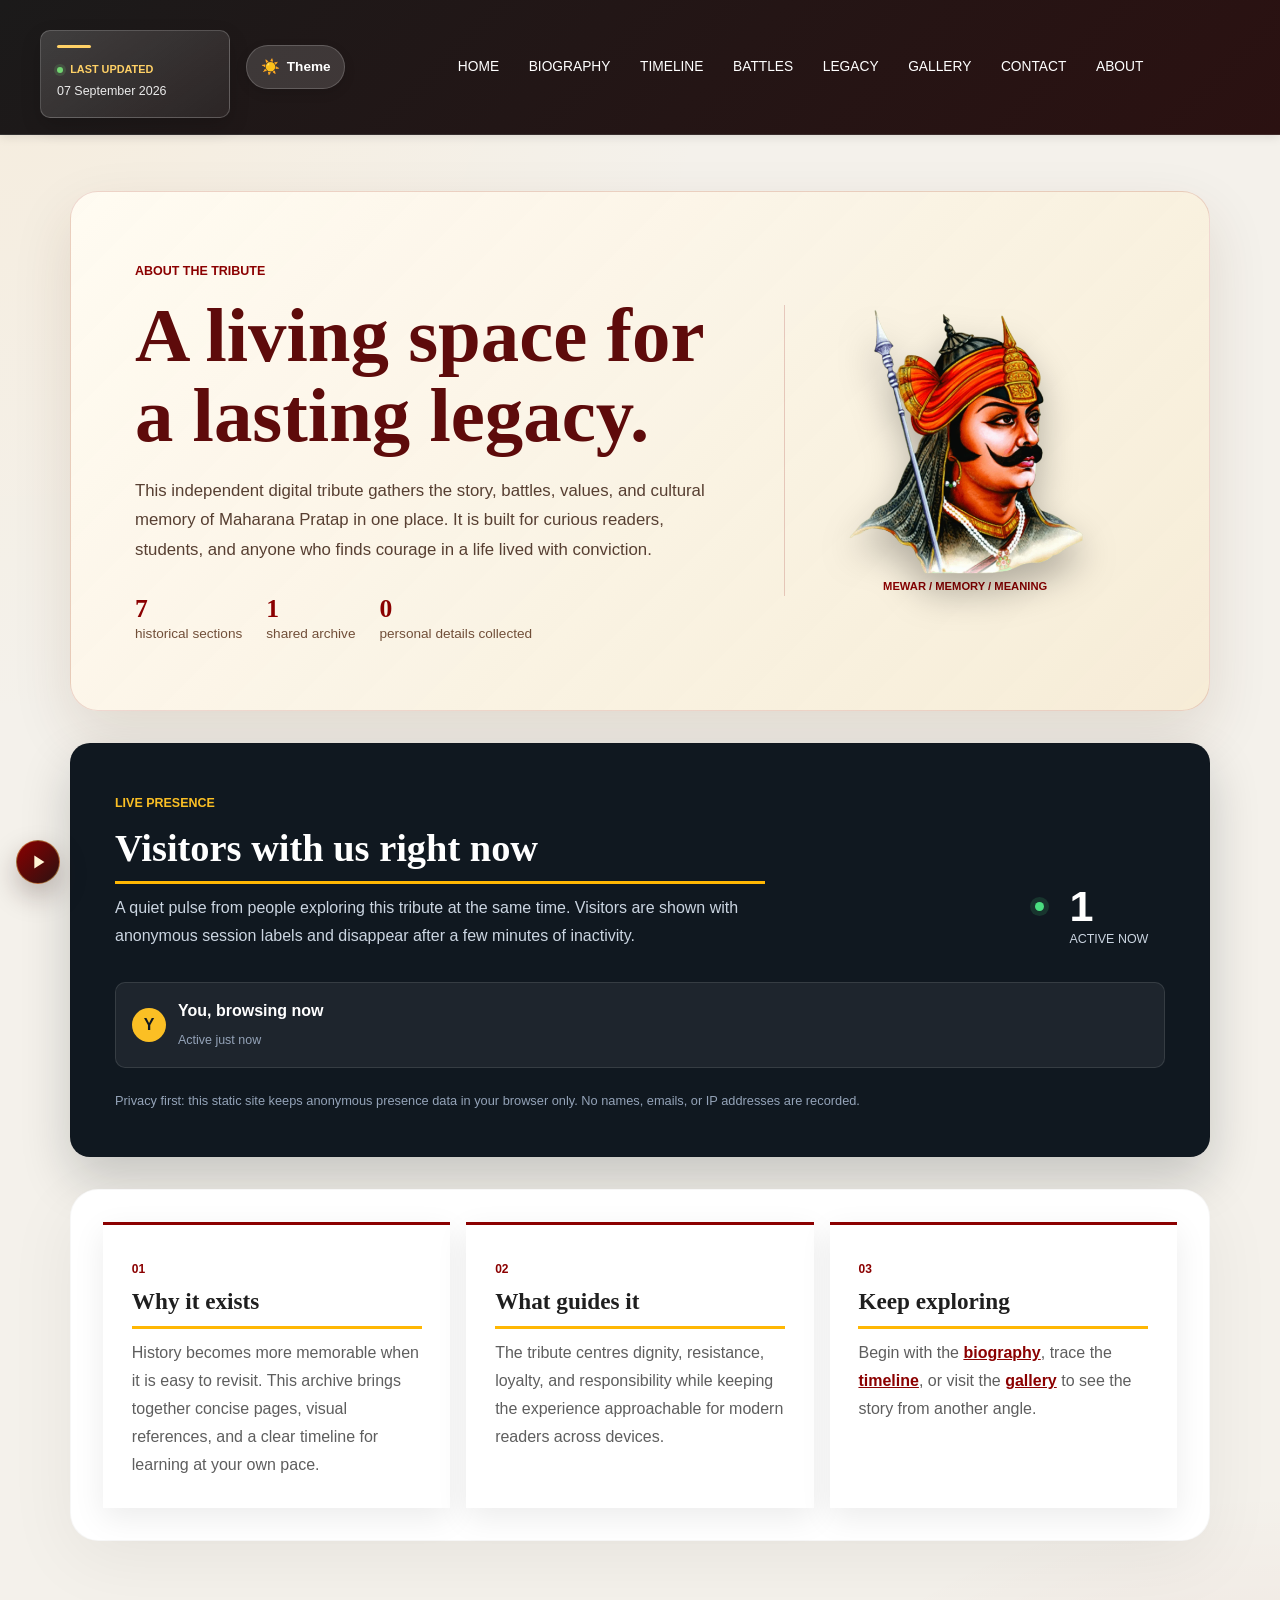
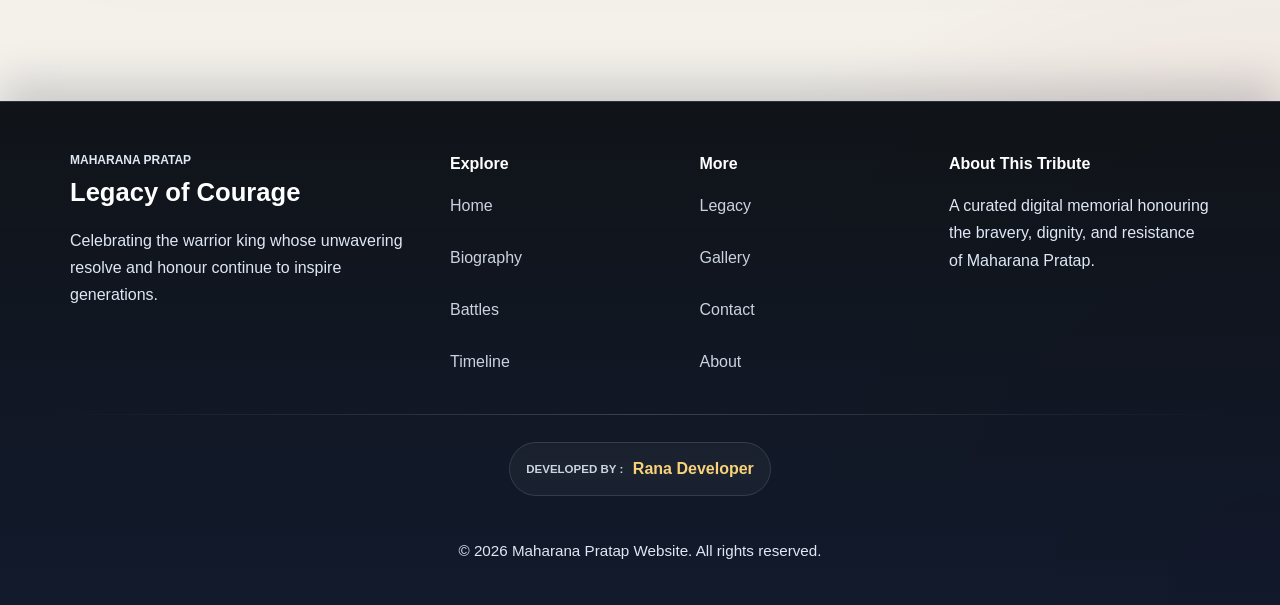
==== about.html @ afb77efa "major ai update" ====
<!DOCTYPE html>
<html lang="en">
<head>
    <meta charset="UTF-8">
    <meta name="viewport" content="width=device-width, initial-scale=1.0">
    <meta http-equiv="X-UA-Compatible" content="IE=edge">
    <meta http-equiv="Content-Security-Policy" content="default-src 'self'; script-src 'self'; style-src 'self' 'unsafe-inline' https://fonts.googleapis.com; font-src 'self' https://fonts.gstatic.com data:; img-src 'self' data: blob:; media-src 'self'; connect-src 'self' https://en.wikipedia.org; object-src 'none'; base-uri 'self'; form-action 'self'; frame-ancestors 'none'; upgrade-insecure-requests">
    <meta name="referrer" content="no-referrer">
    <meta http-equiv="X-Content-Type-Options" content="nosniff">
    <meta name="description" content="About the Maharana Pratap digital tribute and its live visitor presence.">
    <title>About This Tribute - Maharana Pratap</title>
    <link rel="stylesheet" href="style.css">
</head>
<body class="about-page">
    <header>
        <nav>
            <aside class="latest-update" aria-label="Latest update">
                <span class="latest-update__label">Last Updated</span>
                <p>07 September 2026</p>
            </aside>
            <ul>
                <li><a href="index.html">Home</a></li>
                <li><a href="biography.html">Biography</a></li>
                <li><a href="timeline.html">Timeline</a></li>
                <li><a href="battles.html">Battles</a></li>
                <li><a href="legacy.html">Legacy</a></li>
                <li><a href="gallery.html">Gallery</a></li>
                <li><a href="contact.html">Contact</a></li>
                <li><a href="about.html" aria-current="page">About</a></li>
            </ul>
            <div class="header-controls">
                <button class="theme-toggle" id="theme-toggle" type="button" aria-label="Switch to dark theme" aria-pressed="false">
                    <span class="theme-toggle-icon" aria-hidden="true">☀️</span>
                    <span class="theme-toggle-label">Theme</span>
                </button>
            </div>
        </nav>
    </header>

    <main class="about-main">
        <section class="about-hero" aria-labelledby="about-title">
            <div class="about-hero__copy">
                <span class="section-kicker">About the tribute</span>
                <h1 id="about-title">A living space for a lasting legacy.</h1>
                <p>This independent digital tribute gathers the story, battles, values, and cultural memory of Maharana Pratap in one place. It is built for curious readers, students, and anyone who finds courage in a life lived with conviction.</p>
                <div class="about-hero__facts" aria-label="Tribute highlights">
                    <span><strong>7</strong> historical sections</span>
                    <span><strong>1</strong> shared archive</span>
                    <span><strong>0</strong> personal details collected</span>
                </div>
            </div>
            <div class="about-hero__mark">
                <img class="about-hero__portrait" src="hero-front-image.webp" alt="Illustrated portrait of Maharana Pratap">
                <span class="about-hero__mark-caption">Mewar / Memory / Meaning</span>
            </div>
        </section>

        <section class="visitor-panel" aria-labelledby="visitor-title">
            <div class="visitor-panel__intro">
                <div>
                    <span class="section-kicker">Live presence</span>
                    <h2 id="visitor-title">Visitors with us right now</h2>
                    <p>A quiet pulse from people exploring this tribute at the same time. Visitors are shown with anonymous session labels and disappear after a few minutes of inactivity.</p>
                </div>
                <div class="visitor-total" aria-live="polite">
                    <span class="visitor-total__dot" aria-hidden="true"></span>
                    <strong id="visitor-count">1</strong>
                    <span>active now</span>
                </div>
            </div>
            <div id="visitor-list" class="visitor-list" aria-live="polite" aria-label="Active visitor list">
                <p class="visitor-list__empty">Connecting to the live presence...</p>
            </div>
            <p class="visitor-panel__note">Privacy first: this static site keeps anonymous presence data in your browser only. No names, emails, or IP addresses are recorded.</p>
        </section>

        <section class="about-grid" aria-label="About this website">
            <article class="about-card">
                <span class="about-card__number">01</span>
                <h2>Why it exists</h2>
                <p>History becomes more memorable when it is easy to revisit. This archive brings together concise pages, visual references, and a clear timeline for learning at your own pace.</p>
            </article>
            <article class="about-card">
                <span class="about-card__number">02</span>
                <h2>What guides it</h2>
                <p>The tribute centres dignity, resistance, loyalty, and responsibility while keeping the experience approachable for modern readers across devices.</p>
            </article>
            <article class="about-card">
                <span class="about-card__number">03</span>
                <h2>Keep exploring</h2>
                <p>Begin with the <a href="biography.html">biography</a>, trace the <a href="timeline.html">timeline</a>, or visit the <a href="gallery.html">gallery</a> to see the story from another angle.</p>
            </article>
        </section>
    </main>

    <footer class="site-footer">
        <div class="site-footer__inner">
            <div class="site-footer__brand">
                <p class="site-footer__eyebrow">Maharana Pratap</p>
                <h3>Legacy of Courage</h3>
                <p>Celebrating the warrior king whose unwavering resolve and honour continue to inspire generations.</p>
            </div>
            <div class="site-footer__links">
                <h4>Explore</h4>
                <ul>
                    <li><a href="index.html">Home</a></li>
                    <li><a href="biography.html">Biography</a></li>
                    <li><a href="battles.html">Battles</a></li>
                    <li><a href="timeline.html">Timeline</a></li>
                </ul>
            </div>
            <div class="site-footer__links">
                <h4>More</h4>
                <ul>
                    <li><a href="legacy.html">Legacy</a></li>
                    <li><a href="gallery.html">Gallery</a></li>
                    <li><a href="contact.html">Contact</a></li>
                    <li><a href="about.html" aria-current="page">About</a></li>
                </ul>
            </div>
            <div class="site-footer__meta">
                <h4>About This Tribute</h4>
                <p>A curated digital memorial honouring the bravery, dignity, and resistance of Maharana Pratap.</p>
            </div>
        </div>
        <div class="site-footer__divider" aria-hidden="true"></div>
        <div class="site-footer__bottom">
            <div class="footer-developer" aria-label="Developer information">
                <span class="footer-developer__label">Developed by :</span>
                <strong class="footer-developer__name">Rana Developer</strong>
            </div>
            <p class="footer-note">&copy; 2026 Maharana Pratap Website. All rights reserved.</p>
        </div>
        <button id="backToTop" type="button" aria-label="Back to top">Back to Top</button>
    </footer>
    <script src="jscript.js"></script>
</body>
</html>
---- style.css ----
@import url('https://fonts.googleapis.com/css2?family=Inter:wght@400;500;600;700&family=Playfair+Display:wght@600;700&display=swap');

:root {
    color-scheme: light;
    --page-bg: radial-gradient(circle at top left, rgba(255, 210, 140, 0.15), transparent 28%),
                radial-gradient(circle at bottom right, rgba(139, 0, 0, 0.14), transparent 28%),
                #f4f1eb;
    --surface-bg: #ffffff;
    --surface-strong: #f7f1e6;
    --text-color: #1f1f1f;
    --muted-text: #5e5e5e;
    --border-color: rgba(0, 0, 0, 0.08);
    --header-bg: linear-gradient(135deg, #1b1a1a 0%, #2b1111 100%);
    --nav-link-color: #ffffff;
    --nav-link-hover: #ffd280;
    --control-bg: rgba(255, 255, 255, 0.14);
    --control-border: rgba(255, 255, 255, 0.18);
    --control-hover: rgba(255, 255, 255, 0.22);
    --input-bg: rgba(255, 255, 255, 0.98);
    --card-shadow: 0 10px 30px rgba(0, 0, 0, 0.08);
}

body {
    font-family: 'Inter', Arial, sans-serif;
    margin: 0;
    padding: 0;
    background: var(--page-bg);
    color: var(--text-color);
    line-height: 1.75;
    transition: background-color 0.25s ease, color 0.25s ease;
}

body[data-theme="dark"] {
    color-scheme: dark;
    --page-bg: linear-gradient(135deg, #04070d 0%, #161d2b 100%);
    --surface-bg: #111827;
    --surface-strong: #1a2232;
    --text-color: #f5f5f5;
    --muted-text: #cbd5e1;
    --border-color: rgba(255, 255, 255, 0.12);
    --header-bg: linear-gradient(135deg, #0f172a 0%, #111827 100%);
    --nav-link-color: #f8fafc;
    --nav-link-hover: #fbbf24;
    --control-bg: rgba(255, 255, 255, 0.12);
    --control-border: rgba(255, 255, 255, 0.14);
    --control-hover: rgba(255, 255, 255, 0.2);
    --input-bg: rgba(17, 24, 39, 0.9);
    --card-shadow: 0 12px 32px rgba(0, 0, 0, 0.3);
}

* {
    box-sizing: border-box;
}

header {
    background: var(--header-bg);
    color: white;
    padding: 1.25rem 2rem;
    box-shadow: 0 2px 10px rgba(0, 0, 0, 0.1);
    border-bottom: 1px solid rgba(255, 255, 255, 0.1);
}

nav {
    display: flex;
    justify-content: flex-start;
    align-items: center;
    gap: 1.2rem;
    flex-wrap: nowrap;
    max-width: 1200px;
    margin: 0 auto;
}

nav ul {
    display: flex;
    gap: 1rem;
    list-style: none;
    margin: 0;
    padding: 0;
}

nav ul li a {
    color: var(--nav-link-color);
    text-decoration: none;
    font-size: 0.9rem;
    transition: color 0.3s ease;
}

nav ul li a:hover {
    color: var(--nav-link-hover);
}

.wiki-search-container {
    flex-shrink: 0;
    order: -1;
    position: relative;
}

.wiki-search-form {
    display: flex;
    align-items: center;
    background: linear-gradient(135deg, rgba(255, 255, 255, 0.98) 0%, rgba(250, 250, 250, 0.95) 100%);
    border-radius: 8px;
    padding: 8px 12px;
    box-shadow: 0 4px 12px rgba(0, 0, 0, 0.15), inset 0 1px 0 rgba(255, 255, 255, 0.5);
    white-space: nowrap;
    border: 1px solid rgba(0, 0, 0, 0.08);
    transition: all 0.3s ease;
}

.wiki-search-form:focus-within {
    box-shadow: 0 6px 20px rgba(0, 0, 0, 0.2), inset 0 1px 0 rgba(255, 255, 255, 0.5);
    border-color: rgba(0, 0, 0, 0.12);
}

.wiki-search-icon {
    width: 18px;
    height: 18px;
    color: #8B0000;
    flex-shrink: 0;
    margin-right: 8px;
    stroke-linecap: round;
    stroke-linejoin: round;
}

.wiki-search-input {
    border: none;
    padding: 6px 0;
    font-size: 0.85rem;
    font-family: 'Inter', Arial, sans-serif;
    color: #1f1f1f;
    background: transparent;
    outline: none;
    width: 150px;
    min-width: 120px;
    transition: width 0.3s ease;
}

.wiki-search-input::placeholder {
    color: #999;
}

.wiki-search-input:focus {
    width: 180px;
}

.wiki-search-btn {
    background: linear-gradient(135deg, #8B0000 0%, #6b0000 100%);
    border: none;
    color: white;
    cursor: pointer;
    font-size: 0.8rem;
    font-weight: 600;
    padding: 6px 12px;
    border-radius: 5px;
    margin-left: 8px;
    transition: all 0.2s ease;
    flex-shrink: 0;
    letter-spacing: 0.5px;
}

.wiki-search-btn:hover {
    background: linear-gradient(135deg, #a00000 0%, #8B0000 100%);
    box-shadow: 0 2px 8px rgba(139, 0, 0, 0.3);
    transform: translateY(-1px);
}

.wiki-search-btn:active {
    transform: translateY(0);
    box-shadow: 0 1px 4px rgba(139, 0, 0, 0.2);
}

/* Wikipedia Results Container */
.wiki-results-container {
    position: absolute;
    top: 100%;
    left: 0;
    right: 0;
    background: white;
    border: 1px solid #ddd;
    border-top: none;
    border-radius: 0 0 8px 8px;
    max-height: 500px;
    overflow-y: auto;
    z-index: 1000;
    box-shadow: 0 8px 24px rgba(0, 0, 0, 0.15);
}

.wiki-results-container.hidden {
    display: none;
}

.wiki-result-item {
    display: block;
    width: 100%;
    padding: 12px 16px;
    border-bottom: 1px solid #eee;
    color: inherit;
    background: transparent;
    border-top: none;
    border-left: none;
    border-right: none;
    cursor: pointer;
    text-align: left;
    text-decoration: none;
    font: inherit;
    transition: background 0.2s ease;
}

.wiki-result-item:last-child {
    border-bottom: none;
}

.wiki-result-item:hover {
    background: #f8f8f8;
}

.wiki-result-title {
    font-weight: 600;
    color: #1f1f1f;
    margin-bottom: 4px;
    font-size: 0.9rem;
}

.wiki-result-excerpt {
    color: #666;
    font-size: 0.8rem;
    line-height: 1.4;
    display: -webkit-box;
    -webkit-line: 2;
    -webkit-box-orient: vertical;
    overflow: hidden;
}

.wiki-loading {
    padding: 16px;
    text-align: center;
    color: #666;
    font-size: 0.85rem;
}

.wiki-error {
    padding: 12px 16px;
    color: #8B0000;
    font-size: 0.85rem;
}

.wiki-no-results {
    padding: 16px;
    text-align: center;
    color: #999;
    font-size: 0.85rem;
}

.wiki-article-preview {
    padding: 16px;
}

.wiki-article-preview h3 {
    margin: 0 0 8px;
    color: #1f1f1f;
    font-size: 1rem;
    line-height: 1.3;
}

.wiki-article-preview p {
    margin: 0;
    color: #444;
    font-size: 0.82rem;
    line-height: 1.55;
}

.wiki-article-preview .wiki-article-source {
    margin-top: 12px;
    color: #777;
    font-size: 0.72rem;
}

.header-controls {
    display: flex;
    align-items: center;
    gap: 0.75rem;
    flex-shrink: 0;
    margin-left: auto;
}

.theme-toggle {
    display: inline-flex;
    align-items: center;
    gap: 0.45rem;
    padding: 0.55rem 0.85rem;
    border-radius: 999px;
    border: 1px solid var(--control-border);
    background: var(--control-bg);
    color: var(--nav-link-color);
    cursor: pointer;
    font: inherit;
    font-size: 0.85rem;
    font-weight: 600;
    transition: transform 0.2s ease, background 0.2s ease, box-shadow 0.2s ease;
    box-shadow: 0 4px 12px rgba(0, 0, 0, 0.12);
}

.theme-toggle:hover {
    transform: translateY(-1px);
    background: var(--control-hover);
}

.theme-toggle:focus-visible {
    outline: 2px solid var(--nav-link-hover);
    outline-offset: 2px;
}

.theme-toggle-icon {
    font-size: 0.95rem;
    line-height: 1;
}

.language-selector {
    flex-shrink: 0;
}

.language-selector select {
    border: 1px solid var(--control-border);
    background: var(--input-bg);
    color: var(--text-color);
    padding: 0.55rem 0.85rem;
    border-radius: 999px;
    font: inherit;
    font-weight: 600;
    cursor: pointer;
    box-shadow: 0 4px 12px rgba(0, 0, 0, 0.12);
}

.info-highlight {
    background-color: #fff9f0; /* Soft parchment background */
    border-left: 5px solid #8B0000; /* Dark red accent matching your event cards */
    padding: 2rem;
    margin: 20px 0;
    max-width: none;
    border-radius: 8px;
    box-shadow: 0 4px 15px rgba(0,0,0,0.1);
}

.info-badge {
    background-color: #8B0000;
    color: white;
    display: inline-block;
    padding: 4px 12px;
    font-size: 0.8rem;
    font-weight: bold;
    border-radius: 20px;
    margin-bottom: 15px;
}

.info-highlight h2 {
    color: #333;
    margin-bottom: 10px;
}

.info-highlight p {
    color: #555;
    line-height: 1.6;
}

.info-meta {
    margin-top: 15px;
    font-size: 0.9rem;
    color: #8B0000;
    font-weight: bold;
}

.info-meta span {
    margin-right: 20px;
}

/* Mobile Responsiveness */
@media (max-width: 960px) {
    nav {
        flex-wrap: wrap;
        gap: 0.9rem;
    }

    .header-controls {
        margin-left: auto;
        margin-top: 0.25rem;
    }
}

@media (max-width: 768px) {
    header {
        padding: 1rem 1rem 1.1rem;
    }

    nav {

        align-items: flex-start;
    }

    .wiki-search-container {
        width: 100%;
        order: 0;
    }

    .wiki-search-form {
        width: 100%;
    }

    .wiki-search-input {
        width: 100%;
    }

    .header-controls {
        width: 100%;
        justify-content: flex-end;
        margin-left: 0;
        margin-top: 0.35rem;
    }

    .theme-toggle {
        padding: 0.5rem 0.75rem;
    }

    .info-highlight {
        margin: 10px;
        padding: 1.5rem;
    }
}

@media (max-width: 520px) {
    .header-controls {
        justify-content: space-between;
        gap: 0.55rem;
    }

    .theme-toggle {
        flex: 1;
        justify-content: center;
    }

    .language-selector {
        flex: 1;
    }

    .language-selector select {
        width: 100%;
        text-align: center;
    }
}

/* Center the whole section */
.info-highlight {
  display: flex;
  flex-direction: column;      /* Stack ticker + container */
  justify-content: center;
  align-items: center;
  grid-column: 1 / -1;
  justify-self: stretch;
  width: 100%;
  box-sizing: border-box;
  min-height: 10vh;           /* Full viewport height */
  padding: 2rem 0;
  background: #f5f5dc;
}


/* Announcement box */
.info-container {
  box-sizing: border-box;
  width: 100%;
  padding: 30px 60px;
  text-align: center;
  background: #fff;
  border: 3px solid maroon;
  border-radius: 8px;
  box-shadow: 0 4px 12px rgba(0,0,0,0.2);
  margin-top: 20px;            /* Space below ticker */
} 



/* Scrolling ticker ABOVE the box */
.scroll-wrapper {
  width: 100%;                 /* Full width across page */
  overflow: hidden;
  background: maroon;
}

.scroll-text {
  display: inline-block;
  white-space: nowrap;
  color: #fff;
  font-weight: bold;
  font-size: 1.4rem;
  padding: 16px 0;
  animation: scroll-text 12s linear infinite;
}

/* Keyframes for horizontal scrolling */
@keyframes scroll-text {
  0%   { transform: translateX(100%); }
  100% { transform: translateX(-100%); }
}

nav {
    max-width: 1200px;
    margin: 0 auto;
}

nav ul {
    list-style: none;
    padding: 0;
    margin: 0;
    display: flex;
    justify-content: center;
    flex-wrap: wrap;
    gap: 2rem;
}

nav ul li {
    margin: 0;
}

.language-selector {
    position: absolute;
    top: 1rem;
    right: 2rem;
}

#language-select {
    padding: 0.5rem;
    border: 1px solid rgba(255, 255, 255, 0.3);
    border-radius: 6px;
    background: rgba(255, 255, 255, 0.1);
    color: white;
    font-size: 0.9rem;
}

#language-select option {
    background: #1b1a1a;
    color: white;
}

nav ul li a {
    color: #ffffff;
    text-decoration: none;
    padding: 0.75rem 1.25rem;
    border-radius: 6px;
    font-size: 1rem;
    font-weight: 500;
    letter-spacing: 0.025em;
    text-transform: uppercase;
    transition: all 0.3s ease;
    position: relative;
}

nav ul li a::after {
    content: '';
    position: absolute;
    bottom: 0;
    left: 50%;
    width: 0;
    height: 2px;
    background-color: #ffd166;
    transition: width 0.3s ease, left 0.3s ease;
}

nav ul li a:hover::after,
nav ul li a:focus::after {
    width: 100%;
    left: 0;
}

nav ul li a:hover,
nav ul li a:focus {
    color: #ffd166;
    background-color: rgba(255, 255, 255, 0.05);
    transform: translateY(-1px);
}

nav ul li a:focus {
    outline: 2px solid #ffd166;
    outline-offset: 2px;
}

main {
    max-width: 1200px;
    margin: 0 auto;
    padding: 2.5rem 1.5rem;
}

.latest-update {
    position: relative;
    width: 190px;
    margin-top: 0.85rem;
    padding: 0.9rem 1rem 1rem;
    overflow: hidden;
    border: 1px solid rgba(255, 255, 255, 0.2);
    border-radius: 10px;
    background: linear-gradient(145deg, rgba(255, 255, 255, 0.16), rgba(255, 255, 255, 0.06));
    box-shadow: 0 8px 20px rgba(0, 0, 0, 0.16);
}

.latest-update::before {
    display: block;
    width: 34px;
    height: 3px;
    margin-bottom: 0.75rem;
    border-radius: 3px;
    background: #ffd166;
    content: '';
}

nav > .latest-update {
    order: -1;
}

.latest-update__label {
    display: flex;
    align-items: center;
    gap: 0.45rem;
    margin-bottom: 0.2rem;
    color: #ffd166;
    font-size: 0.68rem;
    font-weight: 700;
    letter-spacing: 0.14em;
    text-transform: uppercase;
}

.latest-update__label::before {
    width: 6px;
    height: 6px;
    border-radius: 50%;
    background: #72d572;
    box-shadow: 0 0 0 3px rgba(114, 213, 114, 0.16);
    content: '';
}

.latest-update__date {
    display: block;
    margin-bottom: 0.55rem;
    color: rgba(255, 255, 255, 0.62);
    font-size: 0.62rem;
    letter-spacing: 0.1em;
}

.latest-update p {
    margin: 0;
    color: rgba(255, 255, 255, 0.9);
    font-size: 0.78rem;
    line-height: 1.5;
}

#hero {
    border-radius: 32px;
    overflow: hidden;
    margin-bottom: 2rem;
    background: linear-gradient(135deg, rgba(24, 10, 10, 0.9), rgba(103, 17, 17, 0.92));
    color: white;
}

.hero-content {
    display: grid;
    grid-template-columns: 1.45fr 1fr;
    gap: 2.25rem;
    align-items: stretch;
    padding: 3rem 3rem 2rem;
}

.hero-copy {
    max-width: 620px;
}

.eyebrow {
    display: inline-block;
    text-transform: uppercase;
    letter-spacing: 0.3em;
    color: #ffd166;
    font-size: 0.9rem;
    margin-bottom: 1rem;
    font-weight: 700;
}

#hero h1 {
    font-family: 'Playfair Display', serif;
    font-size: clamp(3rem, 4.5vw, 4.4rem);
    margin: 0 0 1rem;
    line-height: 1.02;
    letter-spacing: -0.03em;
}

#hero p {
    font-size: 1.05rem;
    max-width: 640px;
    margin-bottom: 1.8rem;
    color: rgba(255, 255, 255, 0.92);
}

.hero-image {
    position: relative;
    width: 100%;
    min-height: 420px;
    border-radius: 24px;
    overflow: hidden;
    display: block;
}

.hero-image img {
    width: 100%;
    height: 100%;
    min-height: 100%;
    object-fit: cover;
    object-position: center;
    display: block;
    box-shadow: 0 34px 90px rgba(0, 0, 0, 0.35);
}

.btn {
    display: inline-block;
    background-color: #ffd166;
    color: #1d1d1d;
    text-decoration: none;
    padding: 1rem 1.9rem;
    border-radius: 999px;
    font-weight: 700;
    transition: transform 0.25s ease, background-color 0.25s ease, box-shadow 0.25s ease;
}

.btn:hover {
    transform: translateY(-2px);
    background-color: #ffcb3c;
    box-shadow: 0 16px 30px rgba(255, 181, 0, 0.18);
}

.card-grid {
    display: grid;
    grid-template-columns: repeat(auto-fit, minmax(260px, 1fr));
    gap: 1.5rem;
    margin-bottom: 2rem;
}

.home-scroll-gallery {
    overflow: hidden;
    padding: 1rem 0 0;
    margin-bottom: 2rem;
}

.home-scroll-track {
    display: flex;
    gap: 1.5rem;
    animation: home-scroll 35s linear infinite;
    padding-bottom: 1rem;
}

.home-scroll-track:hover {
    animation-play-state: paused;
}

.home-scroll-item {
    flex: 0 0 320px;
    min-width: 320px;
    background: white;
    border-radius: 24px;
    overflow: hidden;
    box-shadow: 0 24px 80px rgba(0, 0, 0, 0.08);
    border: 1px solid rgba(0,0,0,0.03);
}


.home-scroll-item img {
    width: 100%;
    height: 320px;
    object-fit: cover;
    object-position: center;
    background-color: #f4f1eb;
    display: block;
}


.statue-img {
    object-fit: contain;
    object-position: center top;
}

.home-scroll-item p {
    padding: 1rem;
    margin: 0;
    font-weight: 700;
    color: #2f2f2f;
    text-align: center;
}

@keyframes home-scroll {
    0% { transform: translateX(0); }
    100% { transform: translateX(-50%); }
}

.card {
    background: rgba(255, 255, 255, 0.95);
    border-radius: 24px;
    padding: 2rem;
    box-shadow: 0 28px 80px rgba(0, 0, 0, 0.08);
    border: 1px solid rgba(255, 255, 255, 0.4);
}

.card h3 {
    margin-top: 0;
    color: #8b0000;
    font-family: 'Playfair Display', serif;
}

#upcoming-events {
    background: linear-gradient(135deg, rgba(255, 209, 0, 0.1), rgba(139, 0, 0, 0.05));
    padding: 3rem 2rem;
    border-radius: 32px;
    margin-bottom: 2rem;
    text-align: center;
}

#upcoming-events h2 {
    color: #8b0000;
    font-family: 'Playfair Display', serif;
    margin-bottom: 1rem;
    font-size: 2.5rem;
}

.show-events-btn {
    background: #8b0000;
    color: white;
    border: none;
    padding: 0.75rem 1.5rem;
    border-radius: 25px;
    font-weight: 700;
    cursor: pointer;
    margin-bottom: 2rem;
    transition: background 0.3s ease;
}

.show-events-btn:hover {
    background: #a21515;
}

#upcoming-events {
    transition: opacity 0.5s ease;
}

#upcoming-events.show {
    opacity: 1;
}

#events, #present-events {
    opacity: 1;
}

.upcoming-grid {
    display: grid;
    grid-template-columns: repeat(auto-fit, minmax(300px, 1fr));
    gap: 2rem;
    max-width: 1200px;
    margin: 0 auto;
}

.upcoming-card {
    background: linear-gradient(135deg, #ffffff 0%, #f9f9f9 100%);
    border-radius: 24px;
    padding: 2rem;
    box-shadow: 0 20px 60px rgba(0, 0, 0, 0.1);
    border: 2px solid #ffd166;
    transition: transform 0.3s ease, box-shadow 0.3s ease;
    position: relative;
    overflow: hidden;
}

.upcoming-card::before {
    content: '';
    position: absolute;
    top: 0;
    left: 0;
    right: 0;
    height: 4px;
    background: linear-gradient(90deg, #8b0000, #ffd166);
}

.event-date {
    background: #8b0000;
    color: white;
    padding: 0.5rem 1rem;
    border-radius: 20px;
    font-weight: 700;
    font-size: 0.9rem;
    display: inline-block;
    margin-bottom: 1rem;
    text-transform: uppercase;
    letter-spacing: 0.05em;
}

#upcoming-events .event-detail-date {
    background: #fcff66;
    color: #2b1111;
    padding: 0.1rem 0.35rem;
    border-radius: 6px;
    font-weight: 700;
}

.upcoming-card h3 {
    color: #2b1111;
    margin: 0 0 1rem;
    font-size: 1.4rem;
}

.upcoming-card p {
    color: #555;
    margin: 0 0 1.5rem;
    line-height: 1.6;
}

.event-link {
    display: inline-block;
    background: #ffd166;
    color: #1d1d1d;
    padding: 0.75rem 1.5rem;
    border-radius: 25px;
    text-decoration: none;
    font-weight: 700;
    transition: background 0.3s ease, transform 0.3s ease;
}

.event-link:hover {
    background: #ffcb3c;
    transform: scale(1.05);
}

.event-details {
    margin-top: 1rem;
    padding: 1rem;
    background: rgba(255, 209, 0, 0.1);
    border-radius: 12px;
    border: 1px solid #ffd166;
}

section {
    margin-bottom: 2rem;
    background: white;
    padding: 2rem;
    border-radius: 28px;
    box-shadow: 0 18px 70px rgba(0, 0, 0, 0.06);
    border: 1px solid rgba(0,0,0,0.03);
}

h1, h2 {
    margin-top: 0;
}

h2 {
    color: #8b0000;
    font-family: 'Playfair Display', serif;
    border-bottom: 3px solid #ffb703;
    padding-bottom: 0.7rem;
}

.scroll-gallery {
    padding: 0;
    margin-bottom: 2rem;
}

.gallery-controls {
    display: flex;
    align-items: center;
    gap: 1rem;
}

.gallery-window {
    overflow-x: auto;
    scroll-behavior: smooth;
    flex: 1 1 auto;
    min-width: 0;
}

.gallery-window::-webkit-scrollbar {
    height: 10px;
}

.gallery-window::-webkit-scrollbar-track {
    background: transparent;
}

.gallery-window::-webkit-scrollbar-thumb {
    background: rgba(0, 0, 0, 0.2);
    border-radius: 999px;
}

.scroll-track {
    display: flex;
    gap: 1.5rem;
    padding: 1rem 0;
}

.scroll-item {
    flex: 0 0 320px;
    width: 320px;
    background: white;
    border-radius: 24px;
    padding: 0;
    margin-bottom: 0;
    overflow: hidden;
    box-shadow: 0 24px 80px rgba(0, 0, 0, 0.08);
    border: 1px solid rgba(0, 0, 0, 0.03);
}

.scroll-item img {
    width: 100%;
    height: 280px;
    object-fit: cover;
    object-position: center;
    background-color: #f4f1eb;
    display: block;
}

.scroll-item p {
    padding: 1.25rem;
    margin: 0;
    font-weight: 700;
    color: #2f2f2f;
    text-align: center;
}

.gallery-nav {
    width: 48px;
    height: 48px;
    border: none;
    border-radius: 50%;
    background: #8b0000;
    color: white;
    cursor: pointer;
    font-size: 1.4rem;
    display: inline-flex;
    align-items: center;
    justify-content: center;
    transition: transform 0.2s ease, background-color 0.2s ease;
}

.gallery-nav:hover {
    transform: translateY(-2px);
    background-color: #a21515;
}

.scroll-note {
    margin-top: 0.75rem;
    text-align: center;
    color: #666;
    font-size: 0.95rem;
}

.gallery-open-image {
    cursor: zoom-in;
}

.gallery-open-image:focus-visible {
    outline: 3px solid #ffd166;
    outline-offset: 4px;
}

.gallery-caption {
    max-width: 820px;
    margin: 0 auto 1.5rem;
    padding: 0.85rem 1rem;
    border-radius: 20px;
    background: rgba(255, 223, 159, 0.15);
    color: #2b1111;
    font-weight: 600;
    text-align: center;
    box-shadow: inset 0 0 0 1px rgba(139, 0, 0, 0.08);
}

@media (max-width: 760px) {
    .gallery-caption {
        padding: 0.9rem 0.95rem;
        font-size: 0.95rem;
    }
}

.gallery-lightbox {
    position: fixed;
    inset: 0;
    z-index: 3000;
    display: grid;
    place-items: center;
    padding: clamp(1rem, 3vw, 2rem);
    background: rgba(13, 10, 10, 0.94);
    opacity: 0;
    visibility: hidden;
    pointer-events: none;
    transition: opacity 0.2s ease, visibility 0.2s ease;
}

.gallery-lightbox.is-open {
    opacity: 1;
    visibility: visible;
    pointer-events: auto;
}

.gallery-lightbox-figure {
    width: min(100%, 1160px);
    max-height: 92vh;
    margin: 0;
    display: grid;
    grid-template-rows: minmax(0, 1fr) auto;
    gap: 0.85rem;
    justify-items: center;
}

.gallery-lightbox-image {
    display: block;
    width: auto;
    max-width: 100%;
    max-height: min(82vh, 760px);
    object-fit: contain;
    border-radius: 8px;
    background: #f4f1eb;
    box-shadow: 0 28px 80px rgba(0, 0, 0, 0.46);
}

.gallery-lightbox-caption {
    max-width: min(100%, 760px);
    color: #fff8e8;
    text-align: center;
    font-weight: 700;
    line-height: 1.45;
}

.gallery-lightbox-close {
    position: absolute;
    top: clamp(0.75rem, 2vw, 1.5rem);
    right: clamp(0.75rem, 2vw, 1.5rem);
    width: 44px;
    height: 44px;
    padding: 0;
    border-radius: 50%;
    background: #fff8e8;
    color: #2b1111;
    font-size: 2rem;
    line-height: 1;
    display: inline-flex;
    align-items: center;
    justify-content: center;
    box-shadow: 0 12px 30px rgba(0, 0, 0, 0.32);
}

.gallery-lightbox-close:hover {
    background: #ffd166;
    color: #1f1f1f;
}

.lightbox-open {
    overflow: hidden;
}

@media (max-width: 760px) {
    .gallery-controls {
        flex-direction: column;
        align-items: stretch;
    }

    .gallery-nav {
        width: 100%;
        border-radius: 18px;
    }

    .gallery-lightbox {
        padding: 4.25rem 0.75rem 1rem;
    }

    .gallery-lightbox-image {
        max-height: 74vh;
    }
}


form {
    display: grid;
    gap: 1.1rem;
    max-width: 540px;
    margin: 0 auto;
}

label {
    font-weight: 700;
}

input, textarea {
    padding: 1rem 1rem;
    border: 1px solid #dcdcdc;
    border-radius: 18px;
    font-size: 1rem;
    width: 100%;
    background: #faf7f2;
}

textarea {
    min-height: 170px;
    resize: vertical;
}

button {
    margin-top: 1rem;
    padding: 1rem 1.2rem;
    background-color: #8b0000;
    color: white;
    border: none;
    border-radius: 18px;
    cursor: pointer;
    font-weight: 700;
    transition: transform 0.25s ease, background-color 0.25s ease;
}

button:hover {
    transform: translateY(-2px);
    background-color: #a21515;
}

.site-footer {
    position: relative;
    margin-top: 3rem;
    background: linear-gradient(180deg, rgba(11, 15, 20, 0.98), rgba(15, 23, 42, 0.99));
    color: #edf2f7;
    border-top: 1px solid rgba(148, 163, 184, 0.18);
    box-shadow: 0 -18px 40px rgba(15, 23, 42, 0.18);
}

.site-footer__inner {
    max-width: 1180px;
    margin: 0 auto;
    padding: 3rem 1.25rem 1.5rem;
    display: grid;
    grid-template-columns: 1.6fr 1fr 1fr 1.2fr;
    gap: 2rem;
    align-items: start;
}

.site-footer__brand,
.site-footer__links,
.site-footer__meta {
    position: relative;
    z-index: 1;
}

.site-footer__eyebrow {
    margin: 0 0 0.8rem;
    color: #fbbf24;
    font-size: 0.75rem;
    font-weight: 800;
    letter-spacing: 0.14em;
    text-transform: uppercase;
}

.site-footer__brand h3 {
    margin: 0 0 0.75rem;
    font-size: clamp(1.5rem, 2vw, 2rem);
    color: #ffffff;
}

.site-footer__brand p,
.site-footer__links a,
.site-footer__meta p {
    color: #dfe7f5;
    line-height: 1.7;
    margin: 0;
}

.site-footer__links h4,
.site-footer__meta h4 {
    margin: 0 0 0.9rem;
    color: #ffffff;
    font-size: 1rem;
    font-weight: 700;
}

.site-footer__links ul {
    list-style: none;
    padding: 0;
    margin: 0;
    display: grid;
    gap: 0.65rem;
}

.site-footer__links a {
    text-decoration: none;
    opacity: 0.9;
    transition: color 0.2s ease, transform 0.2s ease;
}

.site-footer__links a:hover,
.site-footer__links a:focus-visible {
    color: #fbbf24;
    transform: translateX(3px);
}

.site-footer__divider {
    max-width: 1180px;
    margin: 0 auto;
    height: 1px;
    background: linear-gradient(90deg, transparent, rgba(255, 255, 255, 0.18), transparent);
}

.site-footer__bottom {
    max-width: 1180px;
    margin: 0 auto;
    padding: 1.7rem 1.25rem 2.5rem;
    display: grid;
    gap: 1.4rem;
}

.footer-note {
    text-align: center;
    margin: 0;
    color: #dfe7f5;
    font-size: 0.95rem;
}

.footer-developer {
    display: flex;
    flex-wrap: wrap;
    align-items: center;
    justify-content: center;
    gap: 0.6rem;
    width: fit-content;
    max-width: 100%;
    margin: 0 auto 1.25rem;
    padding: 0.75rem 1rem;
    border: 1px solid rgba(255, 255, 255, 0.12);
    border-radius: 999px;
    background: rgba(255, 255, 255, 0.04);
    backdrop-filter: blur(8px);
}

.footer-developer__label {
    color: #cbd5e1;
    font-size: 0.72rem;
    font-weight: 700;
    letter-spacing: 0.12em;
    text-transform: uppercase;
}

.footer-developer__name {
    color: #f8d37a;
    font-size: 1rem;
    font-weight: 700;
    letter-spacing: 0.04em;
}

@media (max-width: 640px) {
    .footer-developer {
        border-radius: 18px;
        padding: 0.7rem 0.9rem;
    }
}

.intro-grid {
    display: grid;
    grid-template-columns: 1.4fr 1fr;
    gap: 2rem;
    align-items: center;
}

.intro-image img {
    width: 100%;
    border-radius: 24px;
    object-fit: cover;
    box-shadow: 0 26px 70px rgba(0, 0, 0, 0.16);
}

ul {
    padding-left: 1.5rem;
}

li {
    margin-bottom: 0.85rem;
}

@media (max-width: 900px) {
    .hero-content,
    .intro-grid {
        grid-template-columns: 1fr;
    }
}

@media (max-width: 640px) {
    nav ul {
        flex-direction: column;
        align-items: center;
    }

    main {
        padding: 1.5rem 1rem;
    }

    #hero {
        padding: 1rem;
    }
}

@media (max-width: 900px) {
    .hero-content,
    .intro-grid {
        grid-template-columns: 1fr;
    }
}

@media (max-width: 640px) {
    nav ul {
        flex-direction: column;
        align-items: center;
    }

    #hero {
        padding: 2rem 1.5rem;
    }
}

.developer-section {
    margin: 1.5rem auto 0;
    max-width: 760px;
    padding: 0 1rem;
}

.developer-card {
    display: grid;
    grid-template-columns: minmax(120px, 170px) 1fr;
    gap: 1.2rem;
    align-items: center;
    padding: 1.25rem;
    border-radius: 24px;
    background: linear-gradient(135deg, rgba(255, 255, 255, 0.96), rgba(248, 240, 224, 0.95));
    border: 1px solid rgba(139, 0, 0, 0.12);
    box-shadow: 0 18px 40px rgba(0, 0, 0, 0.12);
    backdrop-filter: blur(10px);
}

body[data-theme="dark"] .developer-card {
    background: linear-gradient(135deg, rgba(17, 24, 39, 0.95), rgba(31, 41, 55, 0.95));
    border-color: rgba(255, 255, 255, 0.14);
    box-shadow: 0 18px 40px rgba(0, 0, 0, 0.28);
}

.developer-visual {
    display: grid;
    justify-items: center;
    gap: 0.75rem;
}

.dev-badge {
    display: inline-flex;
    align-items: center;
    justify-content: center;
    padding: 0.35rem 0.7rem;
    border-radius: 999px;
    background: rgba(139, 0, 0, 0.08);
    color: #8B0000;
    font-size: 0.75rem;
    font-weight: 700;
    letter-spacing: 0.08em;
    text-transform: uppercase;
}

body[data-theme="dark"] .dev-badge {
    background: rgba(251, 191, 36, 0.16);
    color: #fbbf24;
}

.dev-image {
    display: block;
    width: clamp(110px, 16vw, 150px);
    height: clamp(110px, 16vw, 150px);
    object-fit: contain;
    padding: 6px;
    background: linear-gradient(135deg, #fff8e8, #f1e0b3);
    border: 1px solid rgba(139, 0, 0, 0.16);
    border-radius: 18px;
    box-shadow: 0 10px 24px rgba(0, 0, 0, 0.16);
}

.developer-content {
    text-align: left;
}

.dev-role {
    margin: 0 0 0.3rem;
    color: var(--muted-text);
    font-size: 0.8rem;
    font-weight: 700;
    letter-spacing: 0.12em;
    text-transform: uppercase;
}

.dev-name {
    display: inline-flex;
    align-items: center;
    justify-content: flex-start;
    min-height: 44px;
    padding: 0.2rem 0;
    font-size: 1.15rem;
    font-weight: 700;
    margin: 0 0 0.45rem;
    letter-spacing: 0.03em;
    color: #8B0000;
    cursor: pointer;
    user-select: none;
    touch-action: manipulation;
    -webkit-tap-highlight-color: rgba(139, 0, 0, 0.16);
    transition: color 0.2s ease, transform 0.2s ease;
}

.dev-name::after {
    content: '▾';
    margin-left: 0.45rem;
    font-size: 0.95rem;
    transition: transform 0.2s ease;
}

.developer-section.is-open .dev-name::after {
    transform: rotate(180deg);
}

.dev-name:hover,
.dev-name:focus-visible {
    color: #b10000;
    transform: translateY(-1px);
}

.dev-name:focus-visible {
    outline: 2px solid rgba(139, 0, 0, 0.45);
    outline-offset: 4px;
    border-radius: 6px;
}

.dev-bio {
    display: none;
    font-size: 0.95rem;
    color: var(--muted-text);
    max-width: 620px;
    margin: 0 0 0.8rem;
    line-height: 1.6;
}

.developer-section.is-open .dev-bio {
    display: block;
}

.dev-bio[hidden] {
    display: none;
}

.dev-highlights {
    display: flex;
    flex-wrap: wrap;
    gap: 0.5rem;
    list-style: none;
    padding: 0;
    margin: 0;
}

.dev-highlights li {
    padding: 0.4rem 0.7rem;
    border-radius: 999px;
    background: rgba(139, 0, 0, 0.08);
    color: #6b1d1d;
    font-size: 0.8rem;
    font-weight: 600;
}

body[data-theme="dark"] .dev-highlights li {
    background: rgba(251, 191, 36, 0.16);
    color: #fbbf24;
}

#backToTop {
    display: none; /* Hidden by default */
    position: fixed;
    bottom: 20px;
    right: 30px;
    z-index: 99;
    border: none;
    outline: none;
    background: linear-gradient(135deg, #333, #555); /* Sleek gradient */
    color: #fff;
    cursor: pointer;
    padding: 15px;
    border-radius: 50%;
    font-size: 20px;
    box-shadow: 0 4px 8px rgba(0,0,0,0.3); /* Professional depth */
    transition: all 0.3s ease;
}

#backToTop {
    display: none; /* Hidden by default */
    position: fixed;
    bottom: 20px;
    right: 30px;
    z-index: 99;
    border: none;
    outline: none;
    background: linear-gradient(135deg, #ff6a00, #ee0979); /* Vibrant gradient */
    color: #fff;
    cursor: pointer;
    padding: 12px 20px;
    border-radius: 30px; /* Rounded pill shape */
    font-size: 16px;
    font-weight: bold;
    letter-spacing: 1px;
    text-transform: uppercase;
    box-shadow: 0 4px 10px rgba(0,0,0,0.25); /* Professional depth */
    transition: all 0.3s ease;
}

/* Hover effect */
#backToTop:hover {
    background: linear-gradient(135deg, #ee0979, #ff6a00); /* Reverse gradient */
    transform: translateY(-3px) scale(1.05); /* Lift + zoom */
    box-shadow: 0 6px 14px rgba(0,0,0,0.35);
}


/* Optional: fade-in animation when appearing */
#backToTop.show {
    display: inline-block;
    animation: fadeIn 0.5s ease-in-out;
}

@keyframes fadeIn {
    from { opacity: 0; transform: translateY(20px); }
    to { opacity: 1; transform: translateY(0); }
}

#learnmore {
    background-color: #d32f2f; /* Professional Red */
    color: white;
    border: none;
    padding: 10px 20px;
    cursor: pointer;
    border-radius: 4px;
    font-weight: bold;
    transition: background 0.3s ease;
}

#learnmore:hover {
    background-color: #b71c1c;
}

#extraContent {
    width: 100%;
    box-sizing: border-box;
    background-color: #f4f4f4;
    margin-top: 18px;
    padding: 18px;
    border-radius: 8px;
    border-left: 5px solid #d32f2f;
    line-height: 1.6;
}

.announcement-actions {
    display: flex;
    justify-content: center;
    align-items: center;
    gap: 1rem;
    flex-wrap: wrap;
    margin-bottom: 1.2rem;
}

.state-tabs {
    display: flex;
    justify-content: center;
    gap: 1rem;
    flex-wrap: wrap;
}

#extraContent .state-tab {
    margin-top: 0;
    padding: 0.8rem 1.6rem;
    background: #fff;
    color: #8b0000;
    border: 2px solid #8b0000;
    border-radius: 999px;
}

#extraContent .state-tab.active {
    background: #8b0000;
    color: #fff;
}

.youtube-button {
    display: inline-block;
    padding: 0.8rem 1.6rem;
    background: #ff0000;
    color: #fff;
    border: 2px solid #ff0000;
    border-radius: 999px;
    font-weight: 700;
    text-decoration: none;
    white-space: nowrap;
    transition: transform 0.25s ease, background-color 0.25s ease;
}

.youtube-button:hover {
    background: #cc0000;
    transform: translateY(-2px);
}

.state-info {
    display: none;
    background: #fff;
    border: 1px solid rgba(139, 0, 0, 0.2);
    border-radius: 8px;
    padding: 1.5rem;
    text-align: center;
}

.state-info.active {
    display: block;
}

.state-info h3,
.state-info h4 {
    color: #8b0000;
    margin-top: 0;
}

/* Upload readiness and responsive polish */
html {
    scroll-behavior: smooth;
}

* {
    letter-spacing: 0 !important;
}

body {
    min-width: 0;
    overflow-x: hidden;
}

img {
    max-width: 100%;
}

button,
.wiki-search-btn,
.gallery-nav,
.state-tab,
#backToTop {
    margin-top: 0;
}

header {
    padding: 1rem clamp(1rem, 4vw, 2rem);
}

nav {
    position: relative;
    display: flex;
    flex-wrap: wrap;
    justify-content: center;
    align-items: center;
    gap: 0.75rem 1rem;
    max-width: 1200px;
    margin: 0 auto;
}

.wiki-search-container {
    flex: 1 1 280px;
    max-width: 420px;
    min-width: 0;
    order: 0;
}

.wiki-search-form {
    width: 100%;
}

.wiki-search-input {
    flex: 1 1 auto;
    width: auto;
    min-width: 0;
}

.wiki-search-input:focus {
    width: auto;
}

nav ul {
    flex: 2 1 480px;
    width: auto;
    gap: 0.35rem;
    order: 1;
    flex-direction: row;
}

nav ul li {
    margin-bottom: 0;
}

nav ul li a {
    display: block;
    padding: 0.55rem 0.75rem;
    font-size: 0.86rem;
}

.language-selector {
    position: static;
    order: 3;
    margin-left: 0;
}

#hero h1 {
    font-size: 4rem;
    letter-spacing: 0;
}

.hero-image img {
    min-height: 0;
}

.contact-panel {
    max-width: 760px;
    margin-inline: auto;
}

.contact-panel > p {
    text-align: center;
}

.contact-security-note {
    max-width: 620px;
    margin: 1.2rem auto 0;
    padding: 0.85rem 1rem;
    border: 1px solid rgba(139, 0, 0, 0.14);
    border-radius: 14px;
    background: #fff4e3;
    color: #5e4a40;
    font-size: 0.86rem;
    line-height: 1.5;
}

.contact-form {
    max-width: 620px;
}

.contact-tribute {
    display: grid;
    grid-template-columns: minmax(240px, 0.9fr) minmax(240px, 1fr);
    gap: 1.5rem;
    align-items: center;
    max-width: 780px;
    margin: 2rem auto 0;
    padding: 1.2rem;
    overflow: hidden;
    border: 1px solid rgba(139, 0, 0, 0.16);
    border-radius: 24px;
    background: linear-gradient(135deg, #fff8e8 0%, #ffffff 52%, #f0eadf 100%);
    box-shadow: 0 24px 70px rgba(43, 17, 17, 0.12);
    opacity: 0;
    transform: translateY(16px) scale(0.98);
    transition: opacity 0.35s ease, transform 0.35s ease;
}

.contact-tribute[hidden] {
    display: none;
}

.contact-tribute.is-visible {
    opacity: 1;
    transform: translateY(0) scale(1);
}

.contact-tribute:focus {
    outline: 3px solid rgba(255, 209, 102, 0.75);
    outline-offset: 4px;
}

.tribute-art {
    min-height: 250px;
    aspect-ratio: 16 / 10;
    display: grid;
    place-items: center;
    border: 1px solid rgba(139, 0, 0, 0.1);
    border-radius: 20px;
    background: #e5e5e5;
    overflow: hidden;
}

.tribute-image {
    width: 100%;
    height: 100%;
    max-height: 330px;
    aspect-ratio: 16 / 10;
    object-fit: contain;
    display: block;
    border-radius: 16px;
    background: #e5e5e5;
    opacity: 0;
    transform: scale(0.97);
}

.contact-tribute.is-visible .tribute-image {
    opacity: 1;
    transform: scale(1);
    animation: tribute-image-reveal 0.7s ease 0.15s forwards;
}

.tribute-copy h2 {
    margin: 0.15rem 0 0.6rem;
    padding: 0;
    border-bottom: 0;
    color: #8b0000;
    font-size: clamp(2rem, 4vw, 3rem);
}

.tribute-copy p {
    margin: 0;
    color: #4d4036;
}

.contact-form button:disabled {
    cursor: wait;
    opacity: 0.82;
    transform: none;
}

@keyframes tribute-image-reveal {
    from {
        opacity: 0;
        transform: scale(0.97);
    }

    to {
        opacity: 1;
        transform: scale(1);
    }
}

@media (max-width: 760px) {
    .contact-tribute {
        grid-template-columns: 1fr;
        gap: 1rem;
        margin-top: 1.4rem;
        padding: 1rem;
        overflow: visible;
        border-radius: 18px;
    }

    .tribute-art {
        min-height: 0;
        aspect-ratio: 16 / 10;
        border-radius: 16px;
    }

    .tribute-image {
        max-height: none;
        min-height: 180px;
        border-radius: 14px;
    }

    .tribute-copy {
        text-align: center;
    }

    .tribute-copy h2 {
        font-size: clamp(1.65rem, 9vw, 2.3rem);
        overflow-wrap: anywhere;
    }
}

@media (prefers-reduced-motion: reduce) {
    .contact-tribute,
    .contact-tribute.is-visible .tribute-image {
        animation: none;
        transition: none;
    }

    .contact-tribute.is-visible .tribute-image {
        opacity: 1;
        transform: scale(1);
    }
}

#backToTop {
    display: none;
    position: fixed;
    right: 1.25rem;
    bottom: 1.25rem;
    z-index: 2500;
    padding: 0.8rem 1rem;
    border-radius: 999px;
    background: linear-gradient(135deg, #8b0000, #d07a00);
    font-size: 0.85rem;
    line-height: 1;
    text-transform: uppercase;
}

#backToTop:hover {
    background: linear-gradient(135deg, #a21515, #ffb703);
    transform: translateY(-2px);
}

#backToTop.show {
    display: inline-flex;
    align-items: center;
    justify-content: center;
}

#backToTop:focus-visible {
    outline: 3px solid #ffd166;
    outline-offset: 3px;
}

@media (max-width: 1024px) {
    .hero-content {
        gap: 1.5rem;
        padding: 2.25rem;
    }

    .hero-image {
        min-height: 340px;
        border-radius: 20px;
    }

    .hero-image img {
        object-position: center top;
    }

    .home-scroll-gallery {
        padding: 0.85rem 0;
        overflow: hidden;
    }

    .home-scroll-track {
        animation: none;
        gap: 1rem;
        overflow-x: auto;
        padding: 0 0.35rem 0.5rem;
        scroll-padding: 0.35rem;
        scroll-snap-type: x mandatory;
        -webkit-overflow-scrolling: touch;
        scrollbar-width: none;
    }

    .home-scroll-track::-webkit-scrollbar {
        display: none;
    }

    .home-scroll-item,
    .scroll-item {
        flex-basis: min(38vw, 300px);
        min-width: min(38vw, 300px);
        width: min(38vw, 300px);
        border-radius: 20px;
        scroll-snap-align: start;
    }

    .home-scroll-item img,
    .scroll-item img {
        height: clamp(200px, 26vw, 240px);
        object-position: center top;
    }

    .home-scroll-item p,
    .scroll-item p {
        padding: 0.85rem;
        font-size: 0.95rem;
        line-height: 1.4;
    }
}

@media (max-width: 900px) {
    #hero h1 {
        font-size: 3.1rem;
    }

    .hero-content {
        padding: 2rem;
    }

    .hero-image {
        min-height: auto;
        height: clamp(280px, 45vw, 360px);
        aspect-ratio: auto;
        background: #f4f1eb;
    }

    .hero-image img {
        height: 100%;
        object-fit: contain;
        object-position: center;
    }
}

@media (max-width: 700px) {
    header {
        padding: 0.75rem;
    }

    nav {
        display: grid;
        grid-template-columns: minmax(0, 1fr);
        gap: 0.65rem;
    }

    .wiki-search-container {
        width: 100%;
        max-width: none;
    }

    .wiki-search-form {
        padding: 6px 8px;
    }

    .wiki-search-btn {
        padding: 0.55rem 0.75rem;
        font-size: 0.75rem;
    }

    .wiki-results-container {
        max-height: min(60vh, 420px);
    }

    nav ul {
        flex-direction: row;
        flex-wrap: nowrap;
        justify-content: flex-start;
        width: 100%;
        overflow-x: auto;
        padding-bottom: 0.2rem;
        scrollbar-width: thin;
    }

    nav ul li {
        flex: 0 0 auto;
    }

    nav ul li a {
        padding: 0.55rem 0.7rem;
        font-size: 0.78rem;
        white-space: nowrap;
    }

    .language-selector {
        justify-self: center;
    }

    main {
        padding: 1rem 0.75rem;
    }

    .latest-update {
        width: auto;
        margin: 0.75rem 0 0;
    }

    section,
    .card,
    .upcoming-card {
        border-radius: 18px;
        padding: 1.25rem;
    }

    #hero {
        padding: 0;
        border-radius: 20px;
    }

    .hero-content {
        padding: 1.35rem;
        gap: 1.25rem;
    }

    .eyebrow {
        font-size: 0.75rem;
    }

    #hero h1 {
        font-size: 2.35rem;
        line-height: 1.08;
    }

    #hero p {
        font-size: 1rem;
    }

    .hero-image {
        min-height: 0;
        height: clamp(220px, 68vw, 300px);
        aspect-ratio: auto;
        border-radius: 16px;
    }

    .hero-image img {
        object-fit: contain;
        object-position: center;
    }

    .card-grid,
    .upcoming-grid {
        grid-template-columns: minmax(0, 1fr);
        gap: 1rem;
    }

    #upcoming-events {
        padding: 1.25rem;
        border-radius: 18px;
    }

    #upcoming-events h2 {
        font-size: 2rem;
    }

    .home-scroll-gallery {
        padding: 0.75rem 0;
        overflow: hidden;
    }

    .home-scroll-track {
        animation: none;
        gap: 0.85rem;
        overflow-x: auto;
        padding: 0 0.25rem 0.35rem;
        scroll-padding: 0.25rem;
        scroll-snap-type: x mandatory;
        -webkit-overflow-scrolling: touch;
        scrollbar-width: none;
    }

    .home-scroll-track::-webkit-scrollbar {
        display: none;
    }

    .home-scroll-item,
    .scroll-item {
        flex-basis: min(70vw, 250px);
        min-width: min(70vw, 250px);
        width: min(70vw, 250px);
        border-radius: 18px;
        scroll-snap-align: start;
    }

    .home-scroll-item img,
    .scroll-item img {
        height: min(50vw, 180px);
    }

    .home-scroll-item p,
    .scroll-item p {
        padding: 0.75rem;
        font-size: 0.9rem;
        line-height: 1.35;
    }

    .info-highlight {
        margin: 0 0 1rem;
        padding: 1rem 0;
    }

    .info-container {
        padding: 1.25rem;
    }

    #extraContent {
        padding: 1rem;
    }

    .state-info {
        padding: 1rem;
        text-align: left;
    }

    #backToTop {
        right: 0.75rem;
        bottom: 0.75rem;
    }
}

.sr-only {
    position: absolute;
    width: 1px;
    height: 1px;
    padding: 0;
    margin: -1px;
    overflow: hidden;
    clip: rect(0, 0, 0, 0);
    white-space: nowrap;
    border: 0;
}

.ai-assistant {
    background: linear-gradient(135deg, #fffaf0 0%, #ffffff 58%, #f7ede2 100%);
    border: 1px solid rgba(139, 0, 0, 0.12);
    position: relative;
    overflow: hidden;
    padding: clamp(1.25rem, 3vw, 2.25rem);
    box-shadow: 0 18px 45px rgba(43, 17, 17, 0.08);
}

.ai-assistant::before {
    content: "";
    position: absolute;
    inset: 0 0 auto;
    height: 4px;
    background: linear-gradient(90deg, #8b0000, #ffd166, #8b0000);
}

.ai-assistant-header {
    display: flex;
    justify-content: space-between;
    align-items: flex-start;
    gap: 1rem;
    margin-bottom: 1rem;
}

.ai-assistant-header > div:first-child {
    flex: 1 1 280px;
    min-width: 0;
}

.ai-assistant-intro {
    max-width: 620px;
    margin: 0.55rem 0 0;
    color: #6d5c58;
    line-height: 1.55;
    font-size: 0.96rem;
}

.ai-assistant-header > div:first-child::after {
    content: "Ask, learn, and explore at your own pace";
    display: block;
    margin-top: 0.75rem;
    color: #8e7b75;
    font-size: 0.76rem;
    font-weight: 700;
    letter-spacing: 0.04em;
}

.section-kicker {
    display: inline-block;
    color: #8b0000;
    font-size: 0.78rem;
    font-weight: 800;
    text-transform: uppercase;
    margin-bottom: 0.35rem;
}

.ai-assistant h2 {
    margin-bottom: 0;
}

.ai-status {
    display: inline-flex;
    align-items: center;
    gap: 0.45rem;
    flex: 0 0 auto;
    padding: 0.5rem 0.75rem;
    border-radius: 999px;
    background: #26211f;
    color: #fff8e8;
    font-size: 0.82rem;
    font-weight: 700;
    line-height: 1;
}

.ai-status span {
    width: 0.55rem;
    height: 0.55rem;
    border-radius: 50%;
    background: #66ff82;
    box-shadow: 0 0 0 4px rgba(255, 209, 102, 0.25);
}


.ai-new-chat-button {
    display: inline-flex;
    align-items: center;
    justify-content: center;
    gap: 0.35rem;
    min-height: 36px;
    padding: 0.55rem 1rem;
    border-radius: 999px;
    border: 1px solid rgba(139, 0, 0, 0.18);
    background: #fff;
    color: #5a1515;
    font-weight: 700;
    cursor: pointer;
    transition: background 0.2s ease, color 0.2s ease, transform 0.15s ease;
}

.ai-new-chat-button .material-icons {
    font-size: 1.05rem;
}

.ai-new-chat-button:hover {
    background: #ffd166;
    color: #1f1f1f;
    transform: translateY(-1px);
}

.ai-chat-window {
    display: flex;
    flex-direction: column;
    gap: 0.85rem;
    min-height: 300px;
    max-height: 390px;
    overflow-y: auto;
    padding: clamp(1rem, 2vw, 1.35rem);
    border-radius: 18px;
    background: rgba(255, 255, 255, 0.72);
    border: 1px solid rgba(139, 0, 0, 0.12);
    box-shadow: inset 0 1px 0 rgba(255, 255, 255, 0.8);
}

.ai-prompts-heading {
    display: flex;
    align-items: center;
    justify-content: space-between;
    gap: 1rem;
    margin: 1.2rem 0 0.65rem;
    color: #5a1515;
    font-size: 0.78rem;
    font-weight: 800;
    letter-spacing: 0.08em;
    text-transform: uppercase;
}

.ai-prompts-hint {
    color: #8e7b75;
    font-size: 0.7rem;
    font-weight: 700;
}

.ai-message {
    max-width: min(78%, 680px);
    padding: 0.85rem 1rem;
    border-radius: 16px;
    line-height: 1.55;
    box-shadow: 0 10px 28px rgba(43, 17, 17, 0.08);
}

.ai-message strong {
    display: block;
    color: #8b0000;
    margin-bottom: 0.2rem;
    font-size: 0.88rem;
}

.ai-message p {
    margin: 0;
}

.ai-message-content {
    margin: 0;
    white-space: pre-line;
}

.ai-message-bot {
    align-self: flex-start;
    background: #ffffff;
    border: 1px solid rgba(255, 209, 102, 0.6);
}

.ai-message-user {
    align-self: flex-end;
    background: #8b0000;
    color: #fff8e8;
}

.ai-message-user strong {
    color: #ffd166;
}

.ai-prompts {
    display: flex;
    flex-wrap: wrap;
    gap: 0.65rem;
    margin: 0 0 1.15rem;
}

.ai-prompt {
    min-height: 40px;
    padding: 0.55rem 0.9rem;
    border-radius: 10px;
    background: #fff;
    color: #5a1515;
    border: 1px solid rgba(139, 0, 0, 0.18);
    box-shadow: 0 5px 14px rgba(43, 17, 17, 0.05);
    cursor: pointer;
    transition: transform 0.18s ease, background 0.2s ease, color 0.2s ease, box-shadow 0.2s ease;
}

.ai-prompt:hover {
    background: #ffd166;
    color: #1f1f1f;
    transform: translateY(-2px);
    box-shadow: 0 8px 18px rgba(43, 17, 17, 0.1);
}

.ai-question-form {
    display: grid;
    grid-template-columns: minmax(0, 1fr) auto;
    gap: 0.65rem;
    max-width: none;
    margin: 0;
    padding-top: 0.2rem;
}

.ai-input-wrapper {
    display: flex;
    align-items: center;
    width: 100%;
    min-width: 0;
    border: 1px solid #e5d8d8;
    border-radius: 16px;
    background: #fff;
    overflow: hidden;
    padding: 0.3rem 0.5rem 0.3rem 0;
    box-shadow: 0 10px 24px rgba(43, 17, 17, 0.07);
    transition: border-color 0.2s ease, box-shadow 0.2s ease;
}

.ai-input-wrapper:focus-within {
    border-color: rgba(139, 0, 0, 0.42);
    box-shadow: 0 0 0 4px rgba(255, 209, 102, 0.2), 0 10px 24px rgba(43, 17, 17, 0.07);
}

.ai-question-form input {
    flex: 1;
    min-width: 0;
    border: none;
    outline: none;
    padding: 14px 18px;
    font-size: 1rem;
    background: transparent;
}

/* Right side icon wrapper */
.ai-input-icons {
    display: flex;
    align-items: center;
    gap: 6px;
    padding-right: 4px;
}

.search-icon-btn {
    width: 42px;
    height: 42px;
    flex: 0 0 42px;
    padding: 0;
    border: none;
    border-radius: 50%;
    background: rgba(0,0,0,0.04);

    display: flex;
    align-items: center;
    justify-content: center;

    cursor: pointer;
    transition: 0.2s ease;
}

.search-icon-btn:hover {
    background: rgba(0,0,0,0.1);
}

.search-icon-btn:disabled {
    cursor: wait;
    opacity: 0.72;
}

.search-icon-btn.is-active {
    background: rgba(139, 0, 0, 0.16);
}

.search-icon-btn.is-active .material-icons {
    color: #8b0000;
}

.search-icon-btn .material-icons {
    font-size: 22px;
    color: #5f6368;
}

.ai-question-form.is-advanced .ai-input-wrapper {
    border-color: rgba(139, 0, 0, 0.42);
    box-shadow: 0 0 0 4px rgba(255, 209, 102, 0.22);
}

.ai-advanced-mode-btn.is-active {
    background: linear-gradient(135deg, #ffd166, #ffb703);
    box-shadow: 0 10px 22px rgba(139, 0, 0, 0.18);
}

.ai-advanced-mode-btn.is-active .material-icons {
    color: #5a1515;
}

.ai-question-form > button[type="submit"]:disabled {
    cursor: wait;
    opacity: 0.76;
    transform: none;
}

@media (max-width: 700px) {
    .ai-assistant-header {
        align-items: stretch;
        flex-direction: column;
    }

    .ai-new-chat-button {
        align-self: flex-start;
    }

    .ai-disclaimer {
        width: 100%;
    }

    .ai-question-form {
        grid-template-columns: 1fr;
    }

    .ai-question-form > button[type="submit"] {
        width: 100%;
    }

    .ai-message {
        max-width: 92%;
    }

    .ai-prompts-heading {
        align-items: flex-start;
        flex-direction: column;
        gap: 0.2rem;
    }
}

.ai-message-loading {
    max-width: min(70%, 420px);
}

.ai-loading {
    display: inline-flex;
    align-items: center;
    gap: 0.7rem;
    color: #5a1515;
    font-weight: 700;
}

.ai-loading-dots {
    display: inline-flex;
    align-items: center;
    gap: 0.24rem;
}

.ai-loading-dots span {
    width: 0.42rem;
    height: 0.42rem;
    border-radius: 50%;
    background: #8b0000;
    animation: ai-loading-bounce 0.9s ease-in-out infinite;
}

.ai-loading-dots span:nth-child(2) {
    animation-delay: 0.12s;
}

.ai-loading-dots span:nth-child(3) {
    animation-delay: 0.24s;
}

@keyframes ai-loading-bounce {
    0%, 80%, 100% {
        transform: translateY(0);
        opacity: 0.45;
    }

    40% {
        transform: translateY(-5px);
        opacity: 1;
    }
}

/* Submit button style */
.ai-question-form > button[type="submit"] {
    min-height: 52px;
    padding-inline: 1.35rem;
    border-radius: 16px;
    white-space: nowrap;
    box-shadow: 0 10px 20px rgba(139, 0, 0, 0.15);
}

@media (max-width: 700px) {
    .ai-assistant-header {
        flex-direction: column;
        align-items: stretch;
    }

    .ai-status {
        width: fit-content;
    }

    .ai-chat-window {
        min-height: 260px;
        padding: 0.85rem;
    }

    .ai-message {
        max-width: 92%;
    }

    .ai-prompts {
        display: grid;
        grid-template-columns: 1fr 1fr;
        gap: 0.55rem;
    }

    .ai-prompt {
        min-height: 44px;
        padding: 0.65rem 0.7rem;
        border-radius: 14px;
        font-size: 0.82rem;
    }

    .ai-question-form {
        grid-template-columns: 1fr;
    }

    .ai-question-form > button[type="submit"] {
        width: 100%;
    }
}

@media (max-width: 420px) {
    .ai-prompts {
        grid-template-columns: 1fr;
    }
}



.site-audio-toggle {
    position: fixed;
    left: 1rem;
    bottom: 1rem;
    z-index: 1200;
    width: 44px;
    height: 44px;
    margin: 0;
    padding: 0;
    display: inline-flex;
    align-items: center;
    justify-content: center;
    border: 1px solid rgba(255, 209, 102, 0.45);
    border-radius: 50%;
    background: linear-gradient(135deg, #8b0000, #2b1111);
    color: #fff4d6;
    cursor: pointer;
    box-shadow: 0 12px 28px rgba(43, 17, 17, 0.28);
    transition: transform 0.2s ease, background 0.2s ease, box-shadow 0.2s ease;
}

.site-audio-toggle:hover {
    transform: translateY(-2px);
    background: linear-gradient(135deg, #a21515, #2b1111);
    box-shadow: 0 16px 34px rgba(43, 17, 17, 0.34);
}

.site-audio-toggle:focus-visible {
    outline: 2px solid #ffd166;
    outline-offset: 3px;
}

.site-audio-toggle.is-muted {
    background: linear-gradient(135deg, #4a4a4a, #1f1f1f);
}

.site-audio-toggle.is-waiting {
    animation: audio-pulse 1.5s ease-in-out infinite;
}

.site-audio-toggle svg {
    width: 22px;
    height: 22px;
    display: block;
}

.site-audio-toggle svg path {
    fill: currentColor;
}

.site-audio-toggle svg path + path {
    fill: none;
    stroke: currentColor;
    stroke-width: 2;
    stroke-linecap: round;
    stroke-linejoin: round;
}

@keyframes audio-pulse {
    0%, 100% {
        box-shadow: 0 12px 28px rgba(43, 17, 17, 0.28);
    }

    50% {
        box-shadow: 0 12px 32px rgba(255, 183, 3, 0.44);
    }
}

@media (max-width: 560px) {
    .site-audio-toggle {
        left: 0.75rem;
        bottom: 0.75rem;
        width: 40px;
        height: 40px;
    }

    .site-audio-toggle svg {
        width: 20px;
        height: 20px;
    }
}

.header-actions {
    order: 3;
    margin-left: auto;
    flex: 0 0 auto;
    display: flex;
    align-items: center;
    gap: 0.65rem;
}

.header-actions .language-selector {
    order: 0;
    margin-left: 0;
}

/* Disclaimer Container */
.ai-disclaimer {
    display: flex;
    align-items: flex-start;
    gap: 0.55rem;
    flex: 0 1 420px;
    width: auto;
    min-width: 0;
    overflow: hidden;
    max-width: 420px;
    background: rgba(255, 248, 224, 0.92);
    border: 1px solid rgba(190, 139, 38, 0.38);
    border-radius: 12px;
    padding: 0.72rem 0.85rem;
    margin: 0;
    position: relative;
}

.ai-disclaimer-icon {
    flex: 0 0 auto;
    margin-top: 0.05rem;
    color: #9a6b00;
    font-size: 1.15rem;
}

.scroll-text {
    display: block;
    margin: 0;
    color: #8a5a00;
    font-size: 0.84rem;
    font-weight: 500;
    line-height: 1.45;
    white-space: normal;
}

.scroll-text strong {
    color: #6f4b00;
    font-weight: 800;
}

body[data-theme="dark"] section,
body[data-theme="dark"] .card,
body[data-theme="dark"] .upcoming-card,
body[data-theme="dark"] .home-scroll-item,
body[data-theme="dark"] .scroll-item,
body[data-theme="dark"] .info-container,
body[data-theme="dark"] .state-info,
body[data-theme="dark"] .contact-tribute,
body[data-theme="dark"] .ai-assistant,
body[data-theme="dark"] .ai-chat-window,
body[data-theme="dark"] .ai-input-wrapper,
body[data-theme="dark"] .ai-prompt,
body[data-theme="dark"] .wiki-results-container,
body[data-theme="dark"] .contact-security-note,
body[data-theme="dark"] .gallery-caption {
    background: var(--surface-strong);
    color: var(--text-color);
    border-color: var(--border-color);
    box-shadow: 0 16px 42px rgba(0, 0, 0, 0.28);
}

body[data-theme="dark"] .home-scroll-item p,
body[data-theme="dark"] .scroll-item p,
body[data-theme="dark"] .card p,
body[data-theme="dark"] .upcoming-card p,
body[data-theme="dark"] .state-info p,
body[data-theme="dark"] .contact-tribute p,
body[data-theme="dark"] .contact-security-note,
body[data-theme="dark"] .gallery-caption,
body[data-theme="dark"] .scroll-note,
body[data-theme="dark"] .intro-grid p,
body[data-theme="dark"] .hero-copy p,
body[data-theme="dark"] .wiki-result-excerpt,
body[data-theme="dark"] .wiki-loading,
body[data-theme="dark"] .wiki-no-results,
body[data-theme="dark"] .wiki-error {
    color: var(--muted-text);
}

body[data-theme="dark"] .wiki-search-form,
body[data-theme="dark"] .wiki-search-input,
body[data-theme="dark"] input,
body[data-theme="dark"] textarea {
    background: rgba(15, 23, 42, 0.96);
    color: var(--text-color);
    border-color: var(--border-color);
}

body[data-theme="dark"] .wiki-search-input::placeholder {
    color: #94a3b8;
}

body[data-theme="dark"] .wiki-result-item:hover {
    background: rgba(255, 255, 255, 0.08);
}

body[data-theme="dark"] .wiki-result-title {
    color: var(--text-color);
}

body[data-theme="dark"] .wiki-article-preview h3 {
    color: var(--text-color);
}

body[data-theme="dark"] .wiki-article-preview p {
    color: var(--muted-text);
}

body[data-theme="dark"] .ai-status {
    background: rgba(255, 255, 255, 0.12);
    color: var(--text-color);
}

body[data-theme="dark"] .ai-assistant {
    background: linear-gradient(135deg, #111827 0%, #1b2433 55%, #0f172a 100%);
    border-color: rgba(255, 255, 255, 0.12);
}

body[data-theme="dark"] .ai-assistant h2,
body[data-theme="dark"] .ai-assistant .section-kicker {
    color: #f8fafc;
}

body[data-theme="dark"] .ai-assistant-intro {
    color: #cbd5e1;
}

body[data-theme="dark"] .ai-disclaimer {
    background: rgba(83, 61, 18, 0.38);
    border-color: rgba(251, 191, 36, 0.35);
}

body[data-theme="dark"] .ai-disclaimer-icon,
body[data-theme="dark"] .scroll-text,
body[data-theme="dark"] .scroll-text strong {
    color: #f8d477;
}

body[data-theme="dark"] .ai-chat-window {
    background: rgba(15, 23, 42, 0.9);
    border-color: rgba(255, 255, 255, 0.12);
}

body[data-theme="dark"] .ai-message-bot {
    background: rgba(255, 255, 255, 0.06);
    color: #f8fafc;
    border-color: rgba(251, 191, 36, 0.4);
}

body[data-theme="dark"] .ai-message-user {
    background: linear-gradient(135deg, #b45309 0%, #8b0000 100%);
    color: #fff8e8;
}

body[data-theme="dark"] .ai-message strong {
    color: #fbbf24;
}

body[data-theme="dark"] .ai-new-chat-button,
body[data-theme="dark"] .ai-prompt,
body[data-theme="dark"] .ai-input-wrapper {
    background: rgba(255, 255, 255, 0.08);
    color: #f8fafc;
    border-color: rgba(255, 255, 255, 0.14);
}

body[data-theme="dark"] .ai-new-chat-button:hover,
body[data-theme="dark"] .ai-prompt:hover {
    background: rgba(251, 191, 36, 0.22);
    color: #fff7d6;
}

body[data-theme="dark"] .search-icon-btn {
    background: rgba(255, 255, 255, 0.1);
}

body[data-theme="dark"] .search-icon-btn .material-icons {
    color: #f8fafc;
}

body[data-theme="dark"] .search-icon-btn.is-active {
    background: rgba(251, 191, 36, 0.2);
}

body[data-theme="dark"] .search-icon-btn.is-active .material-icons {
    color: #fbbf24;
}

body[data-theme="dark"] .ai-question-form.is-advanced .ai-input-wrapper {
    border-color: rgba(251, 191, 36, 0.48);
    box-shadow: 0 0 0 4px rgba(251, 191, 36, 0.14);
}

body[data-theme="dark"] .ai-advanced-mode-btn.is-active {
    background: linear-gradient(135deg, #fbbf24, #92400e);
}

body[data-theme="dark"] .ai-loading {
    color: #f8fafc;
}

body[data-theme="dark"] .ai-loading-dots span {
    background: #fbbf24;
}

body[data-theme="dark"] .section-kicker {
    color: #fbbf24;
}

/* Responsive footer and developer information */
@media (max-width: 960px) {
    .site-footer__inner {
        grid-template-columns: repeat(2, minmax(0, 1fr));
        gap: 1.75rem 2rem;
        padding: 2.5rem 1.5rem 1.35rem;
    }

    .site-footer__brand {
        grid-column: 1 / -1;
    }

    .site-footer__divider,
    .site-footer__bottom {
        margin-left: 1.5rem;
        margin-right: 1.5rem;
    }
}

@media (max-width: 640px) {
    .site-footer {
        margin-top: 2rem;
    }

    .site-footer__inner {
        grid-template-columns: 1fr;
        gap: 1.5rem;
        padding: 2rem 1rem 1.25rem;
    }

    .site-footer__brand {
        grid-column: auto;
    }

    .site-footer__brand h3 {
        font-size: 1.45rem;
    }

    .site-footer__brand p,
    .site-footer__links a,
    .site-footer__meta p {
        font-size: 0.9rem;
    }

    .site-footer__links ul {
        grid-template-columns: repeat(2, minmax(0, 1fr));
        gap: 0.5rem 1rem;
    }

    .site-footer__divider {
        margin-left: 1rem;
        margin-right: 1rem;
    }

    .site-footer__bottom {
        margin-left: 1rem;
        margin-right: 1rem;
        padding: 1.25rem 0 2rem;
        gap: 1rem;
    }

    .footer-developer {
        width: 100%;
        margin-bottom: 0.25rem;
        border-radius: 14px;
        padding: 0.75rem 0.85rem;
        gap: 0.35rem 0.55rem;
        text-align: center;
    }

    .footer-developer__label,
    .footer-developer__name {
        overflow-wrap: anywhere;
    }

    .footer-developer__label {
        font-size: 0.66rem;
    }

    .footer-developer__name {
        font-size: 0.9rem;
    }

    .footer-note {
        font-size: 0.78rem;
        line-height: 1.5;
        padding: 0 3.25rem;
    }

    .developer-section {
        padding: 0 0.75rem;
    }

    .developer-card {
        grid-template-columns: 1fr;
        gap: 1rem;
        padding: 1rem;
        border-radius: 18px;
        text-align: center;
    }

    .developer-content {
        text-align: center;
    }

    .developer-visual {
        gap: 0.6rem;
    }

    .dev-image {
        width: min(42vw, 132px);
        height: min(42vw, 132px);
    }

    .dev-name {
        justify-content: center;
        width: 100%;
        font-size: 1.05rem;
    }

    .dev-bio {
        font-size: 0.88rem;
        line-height: 1.55;
    }

    .dev-highlights {
        justify-content: center;
    }
}

@media (max-width: 380px) {
    .site-footer__links ul {
        grid-template-columns: 1fr;
    }

    .footer-developer {
        flex-direction: column;
    }

    .footer-developer__label {
        letter-spacing: 0.08em;
    }
}

.about-main {
    max-width: 1180px;
    margin: 0 auto;
    padding: 3.5rem 1.25rem 5rem;
}

.about-hero {
    display: grid;
    grid-template-columns: minmax(0, 1.25fr) minmax(260px, 0.75fr);
    gap: 3rem;
    align-items: center;
    min-height: 420px;
    padding: clamp(2rem, 5vw, 4.5rem);
    border: 1px solid rgba(139, 0, 0, 0.14);
    border-radius: 28px;
    background: linear-gradient(135deg, rgba(255, 251, 242, 0.96), rgba(246, 235, 211, 0.86));
    box-shadow: 0 24px 60px rgba(72, 38, 12, 0.12);
    overflow: hidden;
}

.about-hero__copy {
    max-width: 680px;
}

.about-hero h1 {
    max-width: 650px;
    margin: 0.5rem 0 1.25rem;
    color: #5e0b0b;
    font-family: 'Playfair Display', Georgia, serif;
    font-size: clamp(2.4rem, 6vw, 5.2rem);
    line-height: 1.04;
}

.about-hero p {
    max-width: 620px;
    margin: 0;
    color: #573f32;
    font-size: 1.05rem;
}

.about-hero__facts {
    display: flex;
    flex-wrap: wrap;
    gap: 0.8rem 1.5rem;
    margin-top: 2rem;
    color: #714f39;
    font-size: 0.85rem;
}

.about-hero__facts strong {
    display: block;
    color: #8b0000;
    font-family: 'Playfair Display', Georgia, serif;
    font-size: 1.6rem;
    line-height: 1;
}

.about-hero__mark {
    display: grid;
    place-items: center;
    align-content: center;
    gap: 1.1rem;
    min-height: 260px;
    border-left: 1px solid rgba(139, 0, 0, 0.18);
    color: #8b0000;
}

.about-hero__portrait {
    display: block;
    width: min(100%, 330px);
    height: 270px;
    object-fit: contain;
    filter: drop-shadow(0 18px 18px rgba(0, 0, 0, 0.28));
}

.about-hero__mark-caption {
    margin-top: -1rem;
    font-size: 0.7rem;
    font-weight: 700;
    letter-spacing: 0.18em;
    text-transform: uppercase;
}

.visitor-panel {
    margin-top: 2rem;
    padding: clamp(1.5rem, 4vw, 2.75rem);
    border-radius: 20px;
    background: #101820;
    color: #f8fafc;
    box-shadow: 0 22px 50px rgba(16, 24, 32, 0.2);
}

.visitor-panel__intro {
    display: flex;
    justify-content: space-between;
    gap: 2rem;
    align-items: end;
}

.visitor-panel h2,
.about-card h2 {
    margin: 0.35rem 0 0.65rem;
    font-family: 'Playfair Display', Georgia, serif;
    line-height: 1.15;
}

.visitor-panel h2 {
    color: #ffffff;
    font-size: clamp(1.7rem, 3vw, 2.5rem);
}

.visitor-panel__intro p {
    max-width: 650px;
    margin: 0;
    color: #cbd5e1;
}

.visitor-panel .section-kicker {
    color: #fbbf24;
}

.visitor-total {
    display: grid;
    grid-template-columns: auto auto;
    align-items: center;
    column-gap: 0.55rem;
    min-width: 130px;
    color: #cbd5e1;
    font-size: 0.78rem;
    text-transform: uppercase;
    letter-spacing: 0.08em;
}

.visitor-total strong {
    color: #ffffff;
    font-size: 2.7rem;
    line-height: 1;
}

.visitor-total__dot {
    width: 9px;
    height: 9px;
    border-radius: 50%;
    background: #4ade80;
    box-shadow: 0 0 0 5px rgba(74, 222, 128, 0.14);
}

.visitor-total span:last-child {
    grid-column: 2;
}

.visitor-list {
    display: grid;
    grid-template-columns: repeat(auto-fit, minmax(180px, 1fr));
    gap: 0.75rem;
    margin-top: 2rem;
}

.visitor-list__item {
    display: flex;
    align-items: center;
    gap: 0.75rem;
    min-height: 66px;
    padding: 0.85rem 1rem;
    border: 1px solid rgba(255, 255, 255, 0.11);
    border-radius: 10px;
    background: rgba(255, 255, 255, 0.06);
}

.visitor-list__avatar {
    display: grid;
    place-items: center;
    width: 34px;
    height: 34px;
    flex: 0 0 34px;
    border-radius: 50%;
    background: #fbbf24;
    color: #101820;
    font-weight: 800;
}

.visitor-list__name {
    display: block;
    color: #ffffff;
    font-weight: 700;
}

.visitor-list__time {
    color: #94a3b8;
    font-size: 0.78rem;
}

.visitor-list__empty {
    grid-column: 1 / -1;
    margin: 0;
    color: #cbd5e1;
}

.visitor-panel__note {
    margin: 1.4rem 0 0;
    color: #94a3b8;
    font-size: 0.8rem;
}

.visitor-panel__note span {
    color: #fbbf24;
    margin-right: 0.35rem;
}

.about-grid {
    display: grid;
    grid-template-columns: repeat(3, 1fr);
    gap: 1rem;
    margin-top: 2rem;
}

.about-card {
    padding: 1.8rem;
    border-top: 3px solid #8b0000;
    background: var(--surface-bg);
    box-shadow: var(--card-shadow);
}

.about-card__number {
    color: #8b0000;
    font-size: 0.75rem;
    font-weight: 800;
    letter-spacing: 0.16em;
}

.about-card h2 {
    color: var(--text-color);
    font-size: 1.45rem;
}

.about-card p {
    margin: 0;
    color: var(--muted-text);
}

.about-card a {
    color: #8b0000;
    font-weight: 700;
}

body[data-theme="dark"] .about-hero {
    background: linear-gradient(135deg, rgba(28, 35, 49, 0.98), rgba(48, 31, 29, 0.96));
    border-color: rgba(251, 191, 36, 0.2);
}

body[data-theme="dark"] .about-hero h1,
body[data-theme="dark"] .about-hero__mark,
body[data-theme="dark"] .about-hero__facts strong {
    color: #fbbf24;
}

body[data-theme="dark"] .about-hero p,
body[data-theme="dark"] .about-hero__facts {
    color: #dbe4f0;
}

body[data-theme="dark"] .about-card a,
body[data-theme="dark"] .about-card__number {
    color: #fbbf24;
}

@media (max-width: 760px) {
    .about-main {
        padding-top: 2rem;
    }

    .about-hero {
        grid-template-columns: 1fr;
        gap: 2rem;
    }

    .about-hero__mark {
        min-height: 150px;
        border-top: 1px solid rgba(139, 0, 0, 0.18);
        border-left: 0;
    }

    .about-hero__portrait {
        height: 230px;
    }

    .visitor-panel__intro {
        align-items: start;
        flex-direction: column;
    }

    .about-grid {
        grid-template-columns: 1fr;
    }
}
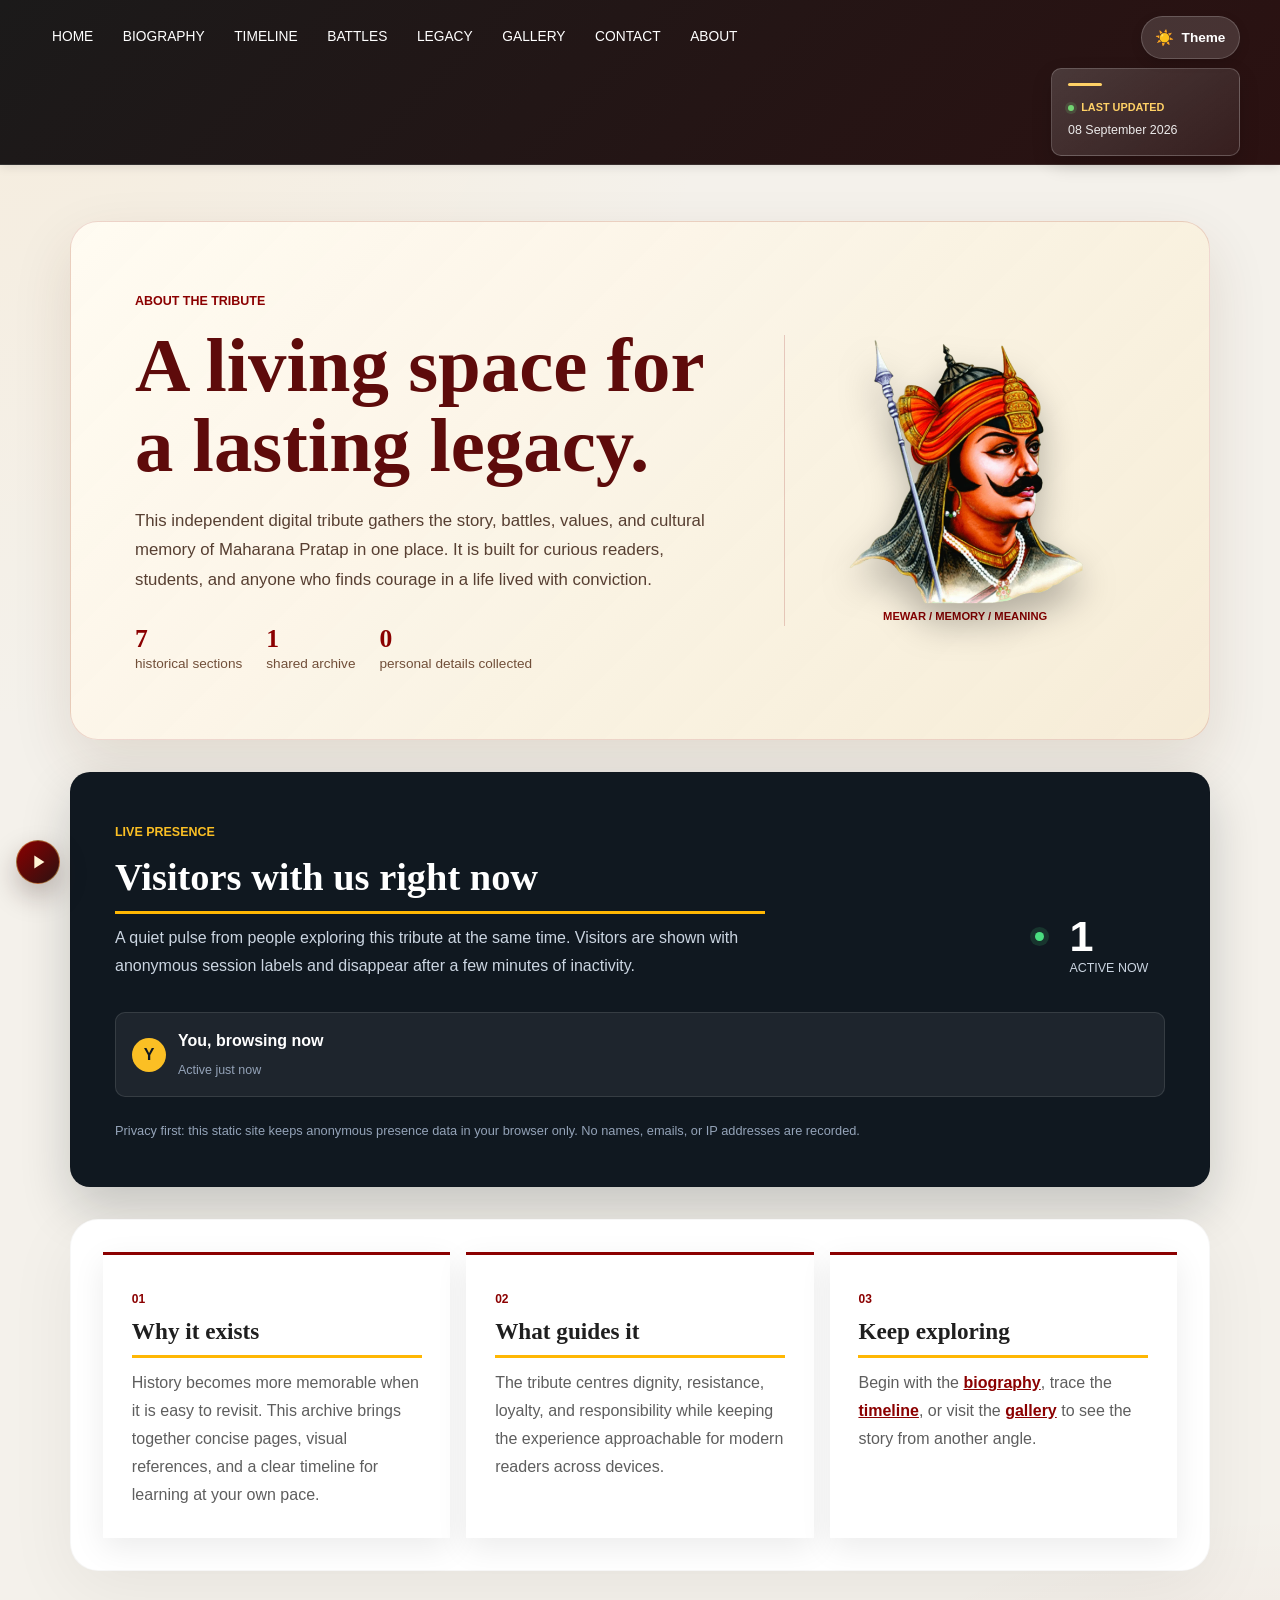
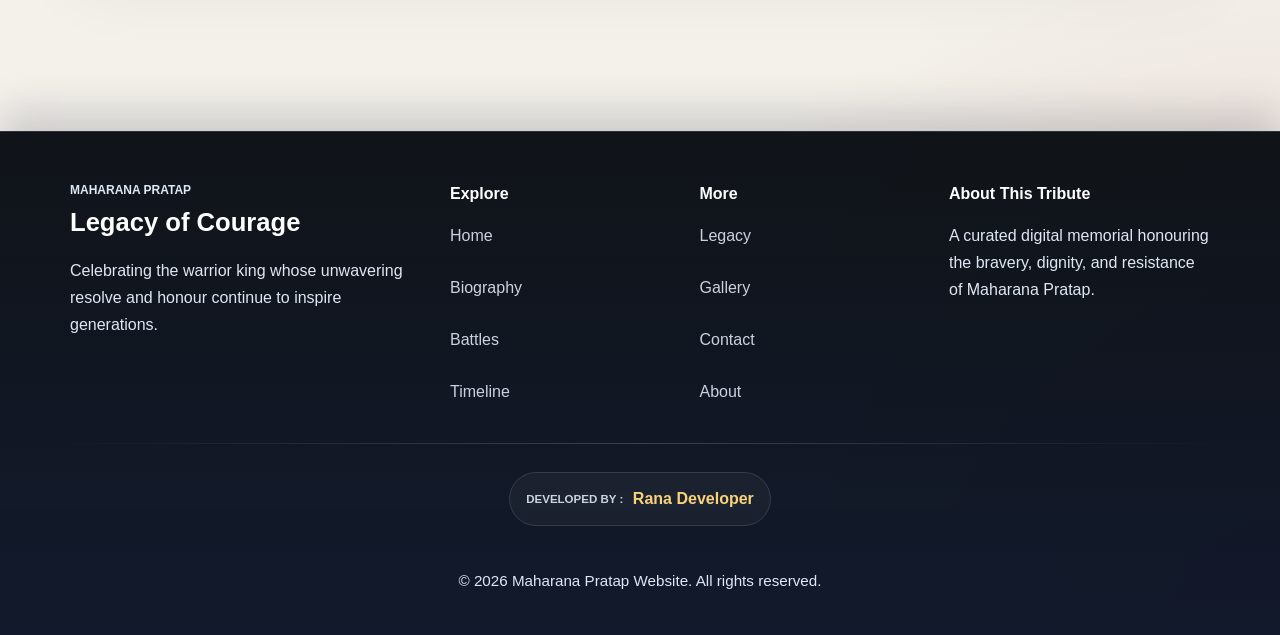
==== commit 20f6bb4c: "Update about.html" ====
--- a/about.html
+++ b/about.html
@@ -16,7 +16,7 @@
         <nav>
             <aside class="latest-update" aria-label="Latest update">
                 <span class="latest-update__label">Last Updated</span>
-                <p>07 September 2026</p>
+                <p>08 September 2026</p>
             </aside>
             <ul>
                 <li><a href="index.html">Home</a></li>
--- a/style.css
+++ b/style.css
@@ -105,11 +105,13 @@
     white-space: nowrap;
     border: 1px solid rgba(0, 0, 0, 0.08);
     transition: all 0.3s ease;
+    animation: wiki-search-enter 0.7s ease-out both;
 }
 
 .wiki-search-form:focus-within {
     box-shadow: 0 6px 20px rgba(0, 0, 0, 0.2), inset 0 1px 0 rgba(255, 255, 255, 0.5);
     border-color: rgba(0, 0, 0, 0.12);
+    transform: translateY(-2px);
 }
 
 .wiki-search-icon {
@@ -120,6 +122,11 @@
     margin-right: 8px;
     stroke-linecap: round;
     stroke-linejoin: round;
+    transition: transform 0.3s ease;
+}
+
+.wiki-search-form:focus-within .wiki-search-icon {
+    transform: rotate(-12deg) scale(1.08);
 }
 
 .wiki-search-input {
@@ -167,6 +174,28 @@
 .wiki-search-btn:active {
     transform: translateY(0);
     box-shadow: 0 1px 4px rgba(139, 0, 0, 0.2);
+}
+
+@keyframes wiki-search-enter {
+    from {
+        opacity: 0;
+        transform: translateY(-10px) scale(0.98);
+    }
+    to {
+        opacity: 1;
+        transform: translateY(0) scale(1);
+    }
+}
+
+@media (prefers-reduced-motion: reduce) {
+    .wiki-search-form {
+        animation: none;
+    }
+
+    .wiki-search-form,
+    .wiki-search-icon {
+        transition: none;
+    }
 }
 
 /* Wikipedia Results Container */
@@ -580,6 +609,44 @@
 nav ul li a:focus {
     outline: 2px solid #ffd166;
     outline-offset: 2px;
+}
+
+@media (min-width: 961px) {
+    nav {
+        padding-right: 245px;
+        padding-bottom: 90px;
+    }
+
+    nav ul {
+        flex: 1 1 auto;
+        flex-wrap: nowrap;
+        justify-content: flex-start;
+        gap: 0.35rem;
+    }
+
+    nav ul li a {
+        padding: 0.55rem 0.75rem;
+        font-size: 0.9rem;
+    }
+
+    .header-controls {
+        position: absolute;
+        top: 0;
+        right: 0;
+        margin-left: 0;
+    }
+
+    .language-selector {
+        position: static;
+    }
+
+    nav > .latest-update {
+        position: absolute;
+        top: 52px;
+        right: 0;
+        width: 189px;
+        margin: 0;
+    }
 }
 
 main {
@@ -2614,6 +2681,18 @@
 
     .ai-disclaimer {
         width: 100%;
+        gap: 0.35rem;
+        flex: 0 0 auto;
+        padding: 0.45rem 0.6rem;
+    }
+
+    .ai-disclaimer-icon {
+        font-size: 0.95rem;
+    }
+
+    .scroll-text {
+        font-size: 0.74rem;
+        line-height: 1.25;
     }
 
     .ai-question-form {
@@ -2839,7 +2918,7 @@
 .ai-disclaimer {
     display: flex;
     align-items: flex-start;
-    gap: 0.55rem;
+    gap: 0.45rem;
     flex: 0 1 420px;
     width: auto;
     min-width: 0;
@@ -2847,32 +2926,67 @@
     max-width: 420px;
     background: rgba(255, 248, 224, 0.92);
     border: 1px solid rgba(190, 139, 38, 0.38);
-    border-radius: 12px;
-    padding: 0.72rem 0.85rem;
+    border-radius: 10px;
+    padding: 0.55rem 0.7rem;
     margin: 0;
     position: relative;
+    container-type: inline-size;
 }
 
 .ai-disclaimer-icon {
     flex: 0 0 auto;
     margin-top: 0.05rem;
     color: #9a6b00;
-    font-size: 1.15rem;
+    font-size: 1rem;
 }
 
 .scroll-text {
     display: block;
     margin: 0;
+    flex: 0 0 auto;
+    min-width: max-content;
+    padding: 0;
     color: #8a5a00;
-    font-size: 0.84rem;
+    font-size: 0.78rem;
     font-weight: 500;
-    line-height: 1.45;
-    white-space: normal;
+    line-height: 1.3;
+    white-space: nowrap;
+    overflow-wrap: normal;
+    animation: disclaimer-scroll 18s linear infinite;
 }
 
 .scroll-text strong {
     color: #6f4b00;
     font-weight: 800;
+}
+
+@media (max-width: 700px) {
+    .ai-assistant-header {
+        gap: 0.2rem;
+    }
+
+    .ai-assistant-header > div:first-child {
+        flex: 0 0 auto;
+    }
+
+    .ai-assistant-header > div:first-child::after {
+        margin-top: 0.2rem;
+    }
+
+    .ai-disclaimer {
+        flex: 0 0 auto;
+        overflow: hidden;
+    }
+}
+
+@keyframes disclaimer-scroll {
+    0%, 12% {
+        transform: translateX(0);
+    }
+
+    88%, 100% {
+        transform: translateX(calc(-100% + 100cqw - 2.5rem));
+    }
 }
 
 body[data-theme="dark"] section,
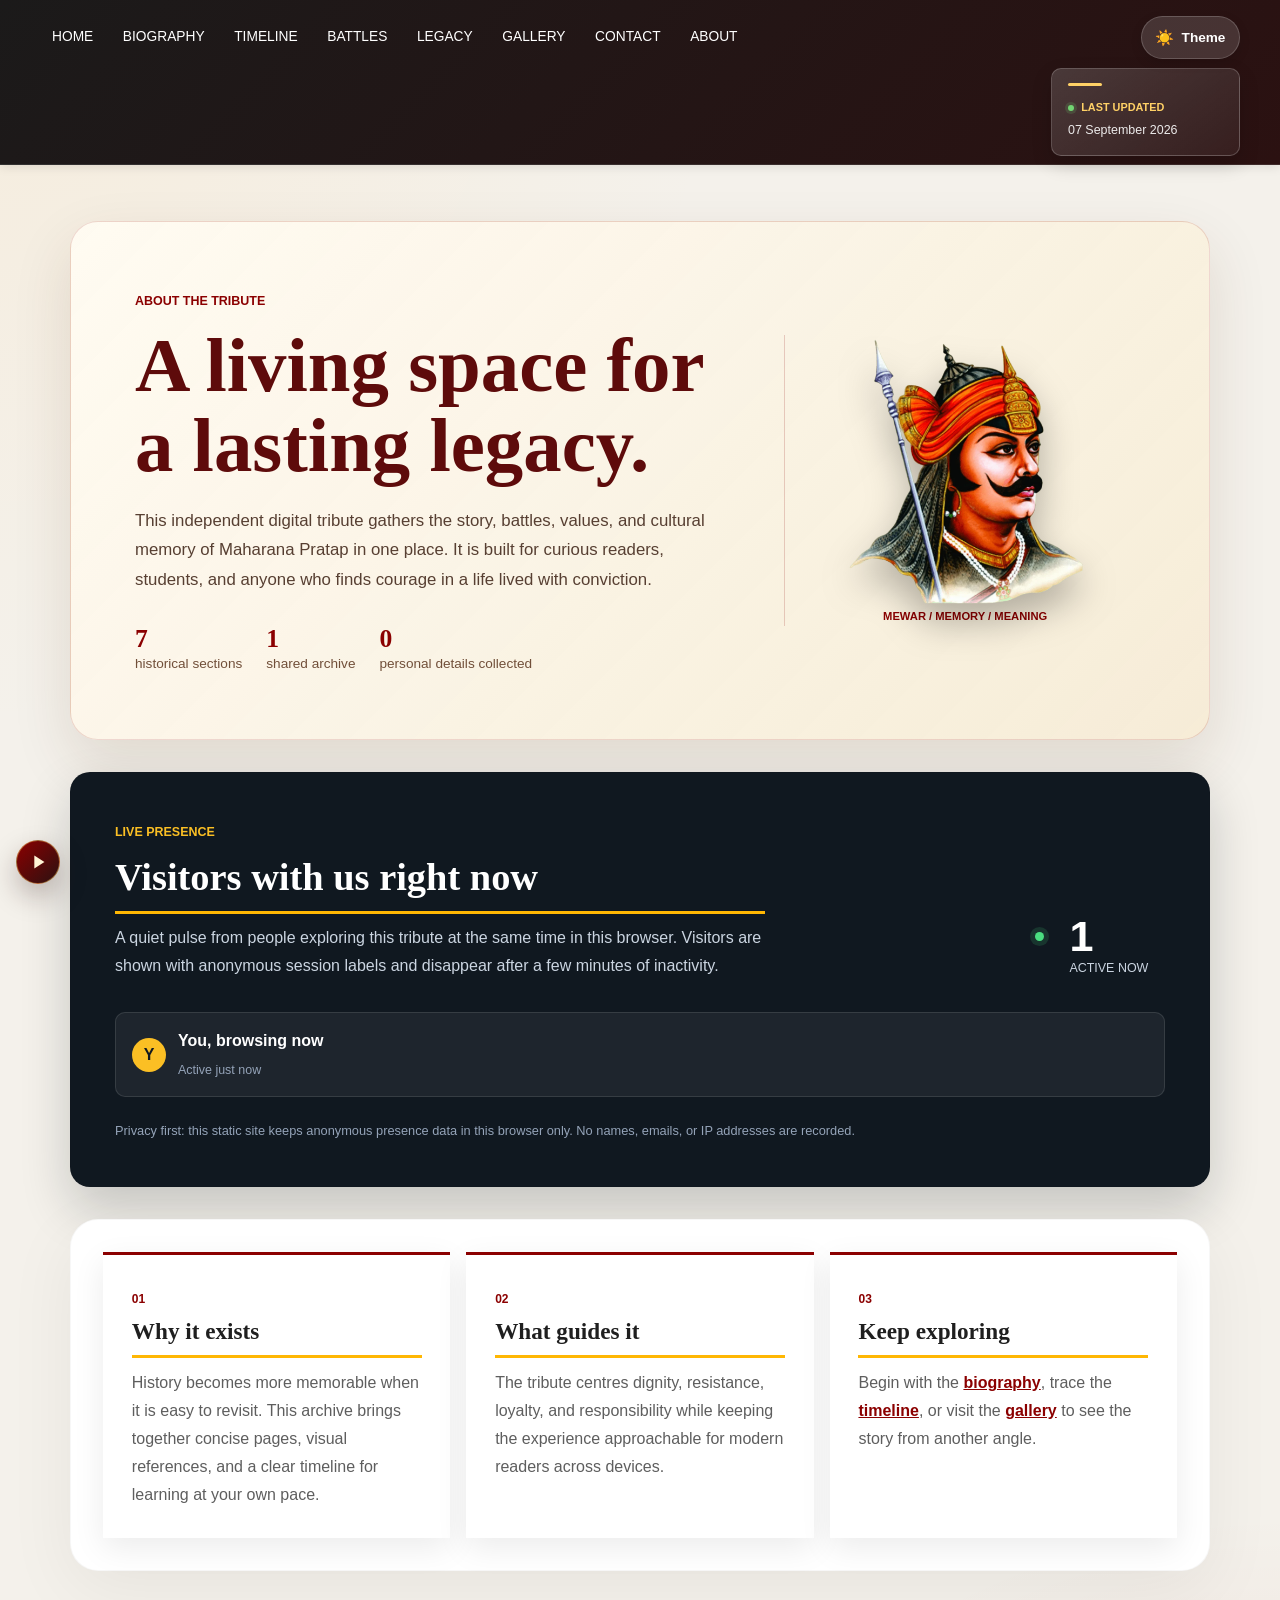
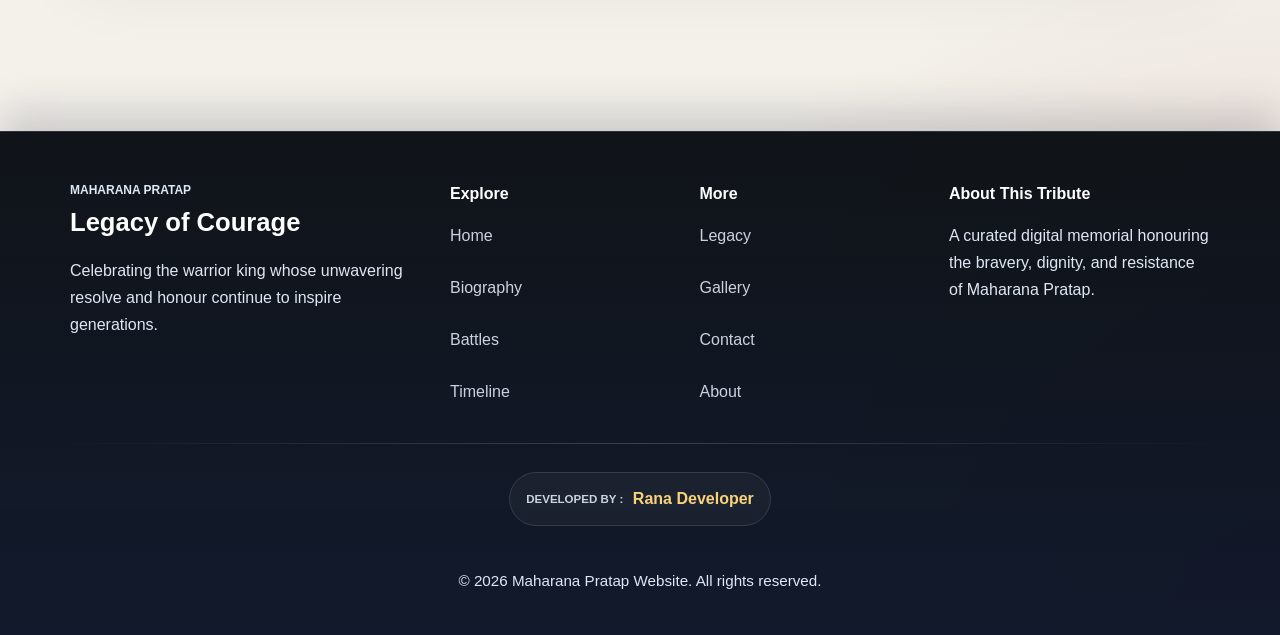
==== commit 0f82ebf6: "ok" ====
--- a/about.html
+++ b/about.html
@@ -16,7 +16,7 @@
         <nav>
             <aside class="latest-update" aria-label="Latest update">
                 <span class="latest-update__label">Last Updated</span>
-                <p>08 September 2026</p>
+                <p>07 September 2026</p>
             </aside>
             <ul>
                 <li><a href="index.html">Home</a></li>
@@ -60,7 +60,7 @@
                 <div>
                     <span class="section-kicker">Live presence</span>
                     <h2 id="visitor-title">Visitors with us right now</h2>
-                    <p>A quiet pulse from people exploring this tribute at the same time. Visitors are shown with anonymous session labels and disappear after a few minutes of inactivity.</p>
+                    <p>A quiet pulse from people exploring this tribute at the same time in this browser. Visitors are shown with anonymous session labels and disappear after a few minutes of inactivity.</p>
                 </div>
                 <div class="visitor-total" aria-live="polite">
                     <span class="visitor-total__dot" aria-hidden="true"></span>
@@ -71,7 +71,7 @@
             <div id="visitor-list" class="visitor-list" aria-live="polite" aria-label="Active visitor list">
                 <p class="visitor-list__empty">Connecting to the live presence...</p>
             </div>
-            <p class="visitor-panel__note">Privacy first: this static site keeps anonymous presence data in your browser only. No names, emails, or IP addresses are recorded.</p>
+            <p class="visitor-panel__note">Privacy first: this static site keeps anonymous presence data in this browser only. No names, emails, or IP addresses are recorded.</p>
         </section>
 
         <section class="about-grid" aria-label="About this website">
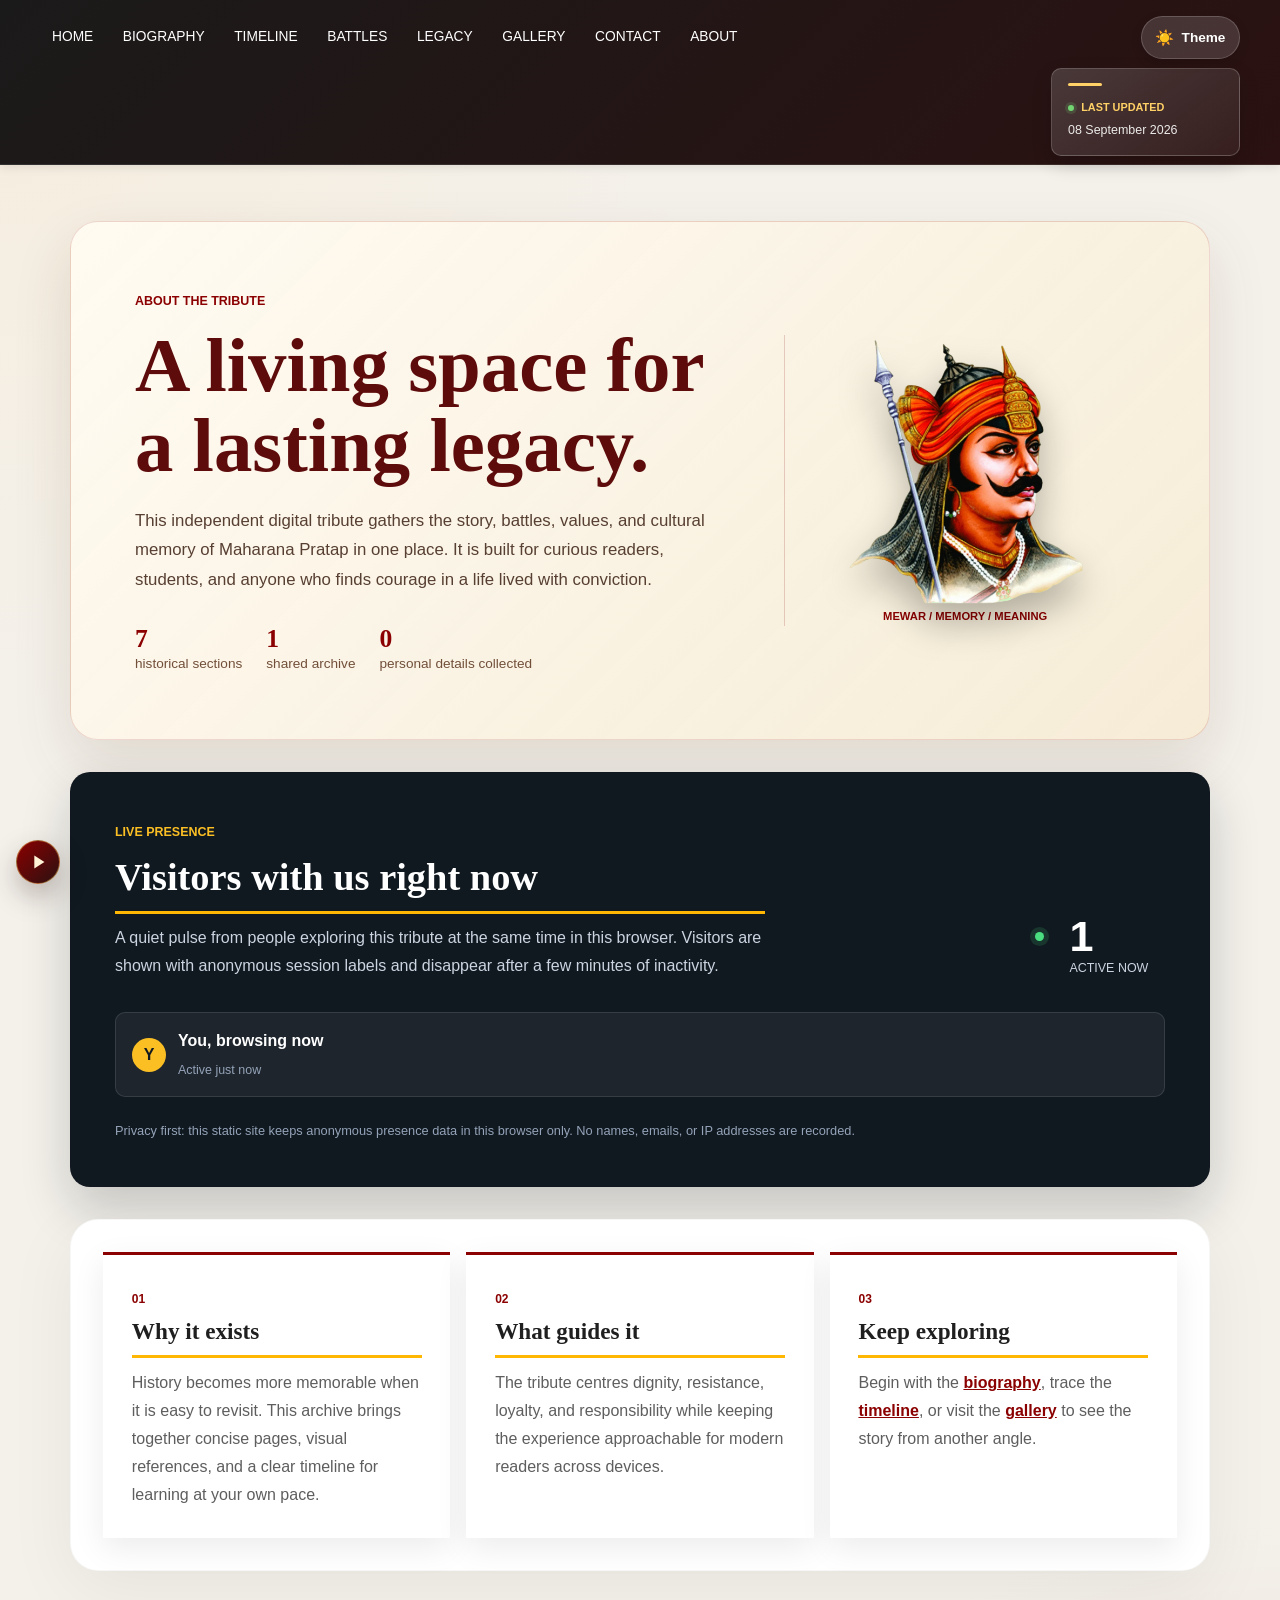
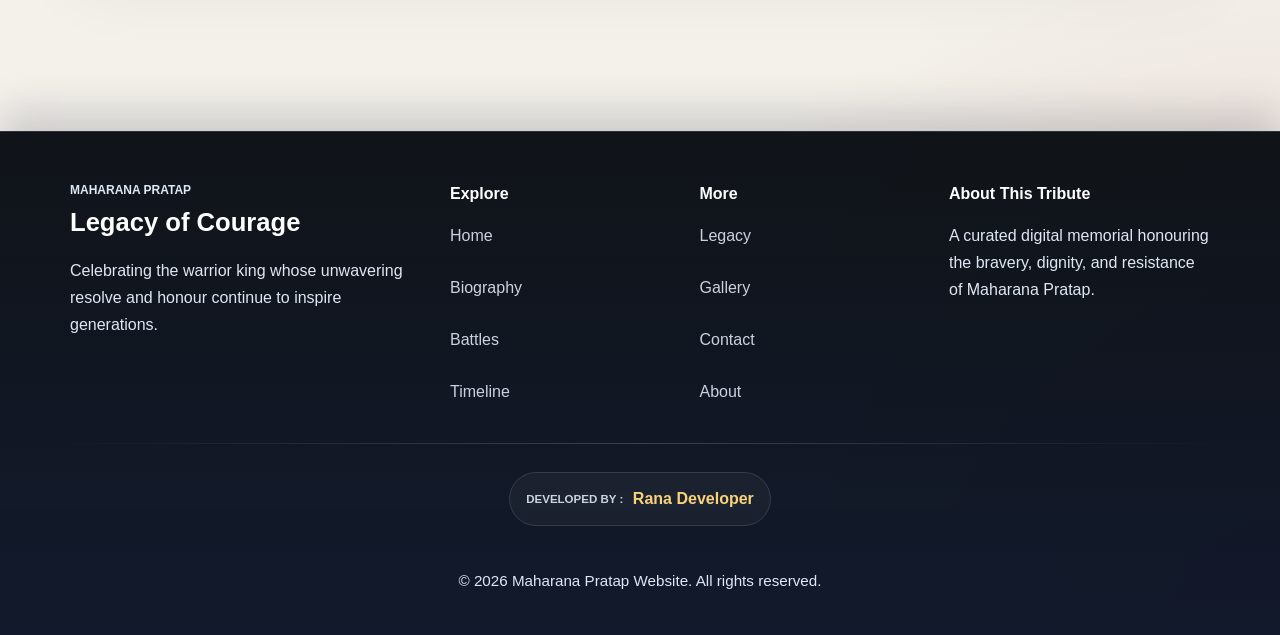
==== commit f8e2f6a7: "Merge branch 'main' of https://github.com/RD-2304/Maharana-pratap-website" ====
--- a/about.html
+++ b/about.html
@@ -16,7 +16,7 @@
         <nav>
             <aside class="latest-update" aria-label="Latest update">
                 <span class="latest-update__label">Last Updated</span>
-                <p>07 September 2026</p>
+                <p>08 September 2026</p>
             </aside>
             <ul>
                 <li><a href="index.html">Home</a></li>
